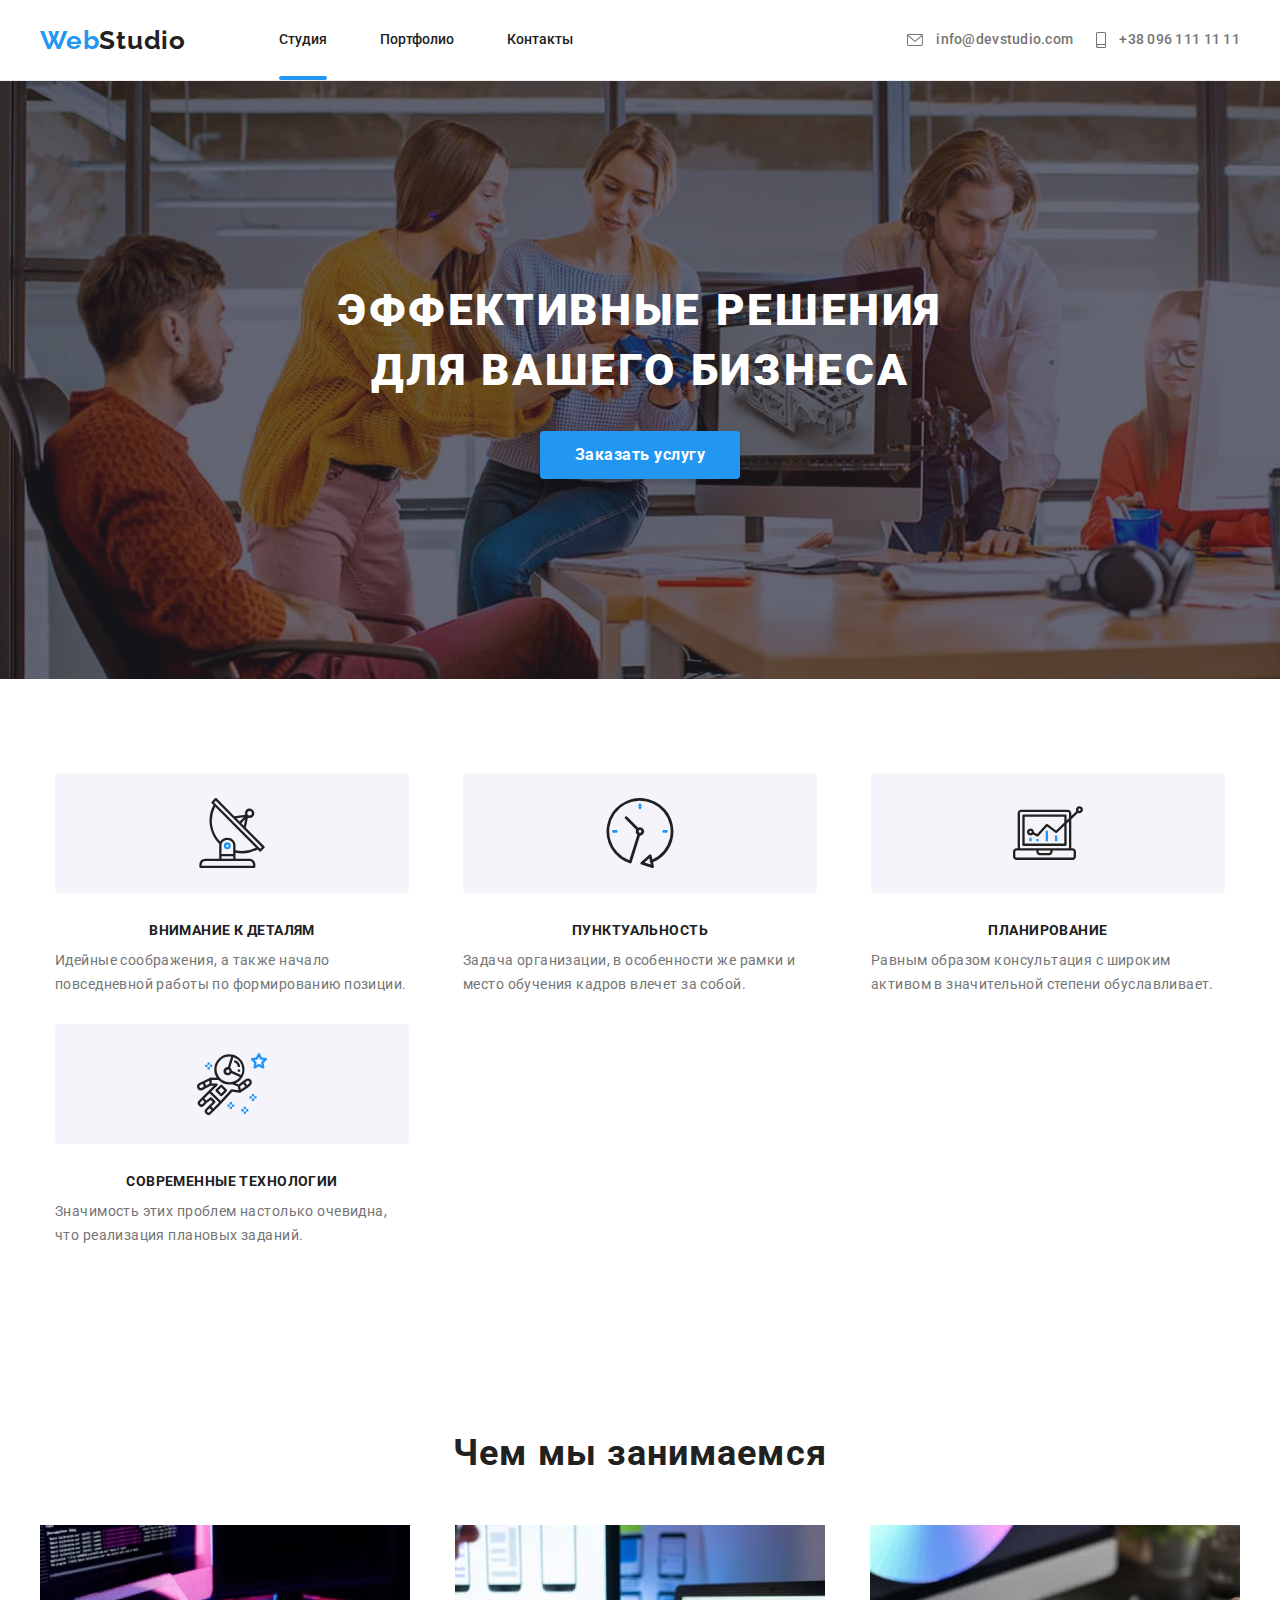
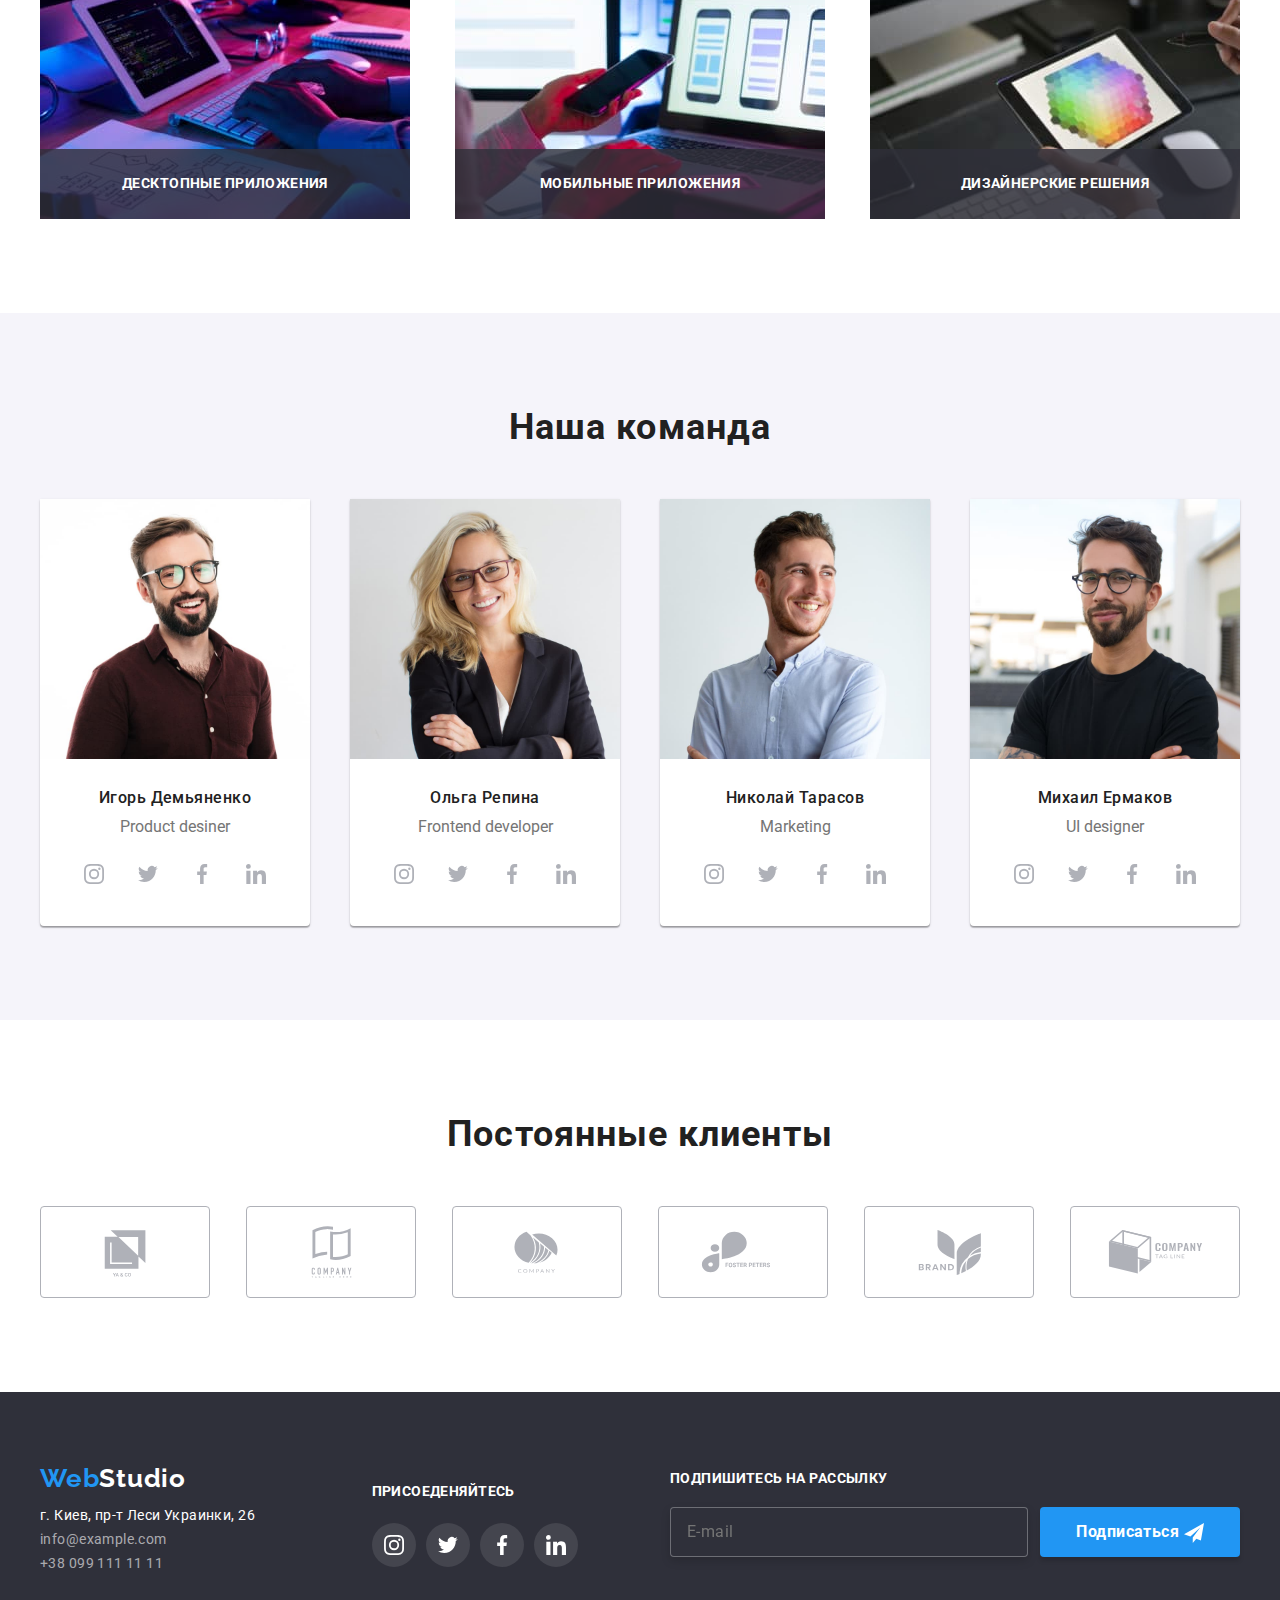
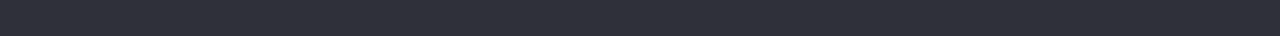
==== index.html @ 7c3a0d05 "Add files via upload" ====
<!DOCTYPE html>
<html lang="ru">
  <head>
    <meta charset="UTF-8" />
    <meta http-equiv="X-UA-Compatible" content="IE=edge" />
    <meta name="viewport" content="width=device-width, initial-scale=1.0" />
    <link rel="preconnect" href="https://fonts.googleapis.com" />
    <link rel="preconnect" href="https://fonts.gstatic.com" crossorigin />
    <link
      href="https://fonts.googleapis.com/css2?family=Raleway:wght@700&family=Roboto:wght@400;500;700;900&display=swap"
      rel="stylesheet"
    />
    <link rel="stylesheet" href="css/modern-normalize.css" />
    <link rel="stylesheet" href="css/main.min.css" />
    <title>Studio</title>
  </head>
  <body>
    <header class="main-header">
      <div class="main-header_container main-container">
        <nav class="main-header__navigation">
          <div class="main-header__webStudio-link">
            <a class="link-web" href="#">Web</a>Studio
          </div>
          <button data-menu-open class="main-header_icon-button">
            <svg class="main-header_icon">
              <use href="images/sprite2.svg#menu" height="16" width="24"></use>
            </svg>
          </button>
          <ul class="header-list">
            <li>
              <a class="header-list__link active" href="index.html">Cтудия</a>
            </li>
            <li>
              <a class="header-list__link" href="portfolio.html">Портфолио</a>
            </li>
            <li>
              <a class="header-list__link" href="#">Контакты</a>
            </li>
          </ul>
        </nav>

        <ul class="main-header__address">
          <li class="main-header__address-text">
            <a
              class="main-header__address-link"
              href="mailto:info@devstudio.com"
            >
              <svg class="main-header__addres-svg" height="12px" width="16px">
                <use
                  href="images/sprite2.svg#icon-envelope"
                  height="12px"
                ></use>
              </svg>
              info@devstudio.com
            </a>
          </li>
          <li class="main-header__address-text">
            <a class="main-header__address-link" href="tel:+380961111111">
              <svg class="main-header__addres-svg" height="16px" width="10px">
                <use
                  href="images/sprite2.svg#icon-smartphone"
                  height="16px"
                ></use>
              </svg>
              +38 096 111 11 11
            </a>
          </li>
        </ul>
      </div>
    </header>

    <main>
      <section class="studio-central-block section">
        <div class="studio-central-block-overlay">
          <h1>Эффективные решения для вашего бизнеса</h1>
          <button data-modal-open class="button-index" type="button">
            Заказать услугу
          </button>
        </div>
      </section>

      <section class="studio-description section" id="studio">
        <div class="main-container">
          <ul>
            <li>
              <div class="studio-description-decoration">
                <svg>
                  <use
                    href="images/sprite2.svg#icon-antenna-1"
                    height="70px"
                    width="70px"
                  ></use>
                </svg>
              </div>
              <h3>Внимание к деталям</h3>
              <p>
                Идейные соображения, а также начало повседневной работы по
                формированию позиции.
              </p>
            </li>
            <li>
              <div class="studio-description-decoration">
                <svg>
                  <use
                    href="images/sprite2.svg#icon-clock-1"
                    height="70px"
                    width="70px"
                  ></use>
                </svg>
              </div>
              <h3>Пунктуальность</h3>
              <p>
                Задача организации, в особенности же рамки и место обучения
                кадров влечет за собой.
              </p>
            </li>
            <li>
              <div class="studio-description-decoration">
                <svg>
                  <use
                    href="images/sprite2.svg#icon-diagram-1"
                    height="70px"
                    width="70px"
                  ></use>
                </svg>
              </div>
              <h3>Планирование</h3>
              <p>
                Равным образом консультация с широким активом в значительной
                степени обуславливает.
              </p>
            </li>
            <li>
              <div class="studio-description-decoration">
                <svg>
                  <use
                    href="images/sprite2.svg#icon-astronaut-1"
                    height="70px"
                    width="70px"
                  ></use>
                </svg>
              </div>
              <h3>Современные технологии</h3>
              <p>
                Значимость этих проблем настолько очевидна, что реализация
                плановых заданий.
              </p>
            </li>
          </ul>
        </div>
      </section>
      <section class="work section">
        <div class="main-container">
          <h2>Чем мы занимаемся</h2>
          <ul>
            <li>
              <img
                src="images/tree_coding.jpg"
                alt="Tree_coding_foto"
                width="370"
              />
              <div class="work-index">Десктопные приложения</div>
            </li>
            <li>
              <img
                src="images/noytbook.jpg"
                alt="Work_place_foto"
                width="370"
              />
              <div class="work-index">Мобильные приложения</div>
            </li>
            <li>
              <img
                src="images/mozaika.jpg"
                alt="Cool_mozaika_foto"
                width="370"
              />
              <div class="work-index">Дизайнерские решения</div>
            </li>
          </ul>
        </div>
      </section>

      <section class="team section">
        <div class="main-container">
          <h2>Наша команда</h2>
          <ul>
            <li>
              <figure>
                <img
                  srcset="images/demianenko.jpg 1x, images/demianenkox2.jpg 2x"
                  src="images/demianenko.jpg"
                  alt="Demianenko_foto"
                  width="270"
                />
                <figcaption>
                  <p class="team__name">Игорь Демьяненко</p>
                  <p class="team__ocupacy">Product desiner</p>
                  <ul class="team_social">
                    <li>
                      <button class="team__button" type="button">
                        <svg class="team__icon">
                          <use href="images/sprite2.svg#icon-instagram"></use>
                        </svg>
                      </button>
                    </li>
                    <li>
                      <button class="team__button" type="button">
                        <svg class="team__icon">
                          <use href="images/sprite2.svg#icon-Group "></use>
                        </svg>
                      </button>
                    </li>
                    <li>
                      <button class="team__button" type="button">
                        <svg class="team__icon">
                          <use href="images/sprite2.svg#icon-facebook"></use>
                        </svg>
                      </button>
                    </li>
                    <li>
                      <button class="team__button" type="button">
                        <svg class="team__icon">
                          <use href="images/sprite2.svg#icon-linkedin"></use>
                        </svg>
                      </button>
                    </li>
                  </ul>
                </figcaption>
              </figure>
            </li>
            <li>
              <figure>
                
                <img srcset="images/repina.jpg 1x, images/repinax2.jpg 2x" 
                src="images/repina.jpg" alt="Repina_foto" width="270" />
                <figcaption>
                  <p class="team__name">Ольга Репина</p>
                  <p class="team__ocupacy">Frontend developer</p>
                  <ul class="team_social">
                    <li>
                      <button class="team__button" type="button">
                        <svg class="team__icon">
                          <use href="images/sprite2.svg#icon-instagram"></use>
                        </svg>
                      </button>
                    </li>
                    <li>
                      <button class="team__button" type="button">
                        <svg class="team__icon">
                          <use href="images/sprite2.svg#icon-Group "></use>
                        </svg>
                      </button>
                    </li>
                    <li>
                      <button class="team__button" type="button">
                        <svg class="team__icon">
                          <use href="images/sprite2.svg#icon-facebook"></use>
                        </svg>
                      </button>
                    </li>
                    <li>
                      <button class="team__button" type="button">
                        <svg class="team__icon">
                          <use href="images/sprite2.svg#icon-linkedin"></use>
                        </svg>
                      </button>
                    </li>
                  </ul>
                </figcaption>
              </figure>
            </li>
            <li>
              <figure>
                <img
                srcset="images/tarasov.jpg 1x, images/tarasovx2.jpg 2x" 
                src="images/tarasov.jpg" alt="Tarasov_foto" width="270" />
                <figcaption>
                  <p class="team__name">Николай Тарасов</p>
                  <p class="team__ocupacy">Marketing</p>
                  <ul class="team_social">
                    <li>
                      <button class="team__button" type="button">
                        <svg class="team__icon">
                          <use href="images/sprite2.svg#icon-instagram"></use>
                        </svg>
                      </button>
                    </li>
                    <li>
                      <button class="team__button" type="button">
                        <svg class="team__icon">
                          <use href="images/sprite2.svg#icon-Group "></use>
                        </svg>
                      </button>
                    </li>
                    <li>
                      <button class="team__button" type="button">
                        <svg class="team__icon">
                          <use href="images/sprite2.svg#icon-facebook"></use>
                        </svg>
                      </button>
                    </li>
                    <li>
                      <button class="team__button" type="button">
                        <svg class="team__icon">
                          <use href="images/sprite2.svg#icon-linkedin"></use>
                        </svg>
                      </button>
                    </li>
                  </ul>
                </figcaption>
              </figure>
            </li>
            <li>
              <figure>
                
                <img
                srcset="images/ermakov.jpg 1x, images/ermakovx2.jpg 2x" 
                src="images/ermakov.jpg" alt="Ermakov_foto" width="270" />
                <figcaption>
                  <p class="team__name">Михаил Ермаков</p>
                  <p class="team__ocupacy">UI designer</p>
                  <ul class="team_social">
                    <li>
                      <button class="team__button" type="button">
                        <svg class="team__icon">
                          <use href="images/sprite2.svg#icon-instagram"></use>
                        </svg>
                      </button>
                    </li>
                    <li>
                      <button class="team__button" type="button">
                        <svg class="team__icon">
                          <use href="images/sprite2.svg#icon-Group "></use>
                        </svg>
                      </button>
                    </li>
                    <li>
                      <button class="team__button" type="button">
                        <svg class="team__icon">
                          <use href="images/sprite2.svg#icon-facebook"></use>
                        </svg>
                      </button>
                    </li>
                    <li>
                      <button class="team__button" type="button">
                        <svg class="team__icon">
                          <use href="images/sprite2.svg#icon-linkedin"></use>
                        </svg>
                      </button>
                    </li>
                  </ul>
                </figcaption>
              </figure>
            </li>
          </ul>
        </div>
      </section>

      <section class="section">
        <div class="main-container">
          <h2>Постоянные клиенты</h2>
          <ul class="companies">
            <li>
              <div>
                <svg>
                  <use
                    href="images/sprite2.svg#icon-ya-ko"
                    width="106"
                    height="60"
                  ></use>
                </svg>
              </div>
            </li>
            <li>
              <div>
                <svg>
                  <use
                    href="images/sprite2.svg#icon-tagline"
                    width="106"
                    height="60"
                  ></use>
                </svg>
              </div>
            </li>
            <li>
              <div>
                <svg>
                  <use
                    href="images/sprite2.svg#icon-company"
                    width="106"
                    height="60"
                  ></use>
                </svg>
              </div>
            </li>
            <li>
              <div>
                <svg>
                  <use
                    href="images/sprite2.svg#icon-foster-peters"
                    width="106"
                    height="60"
                  ></use>
                </svg>
              </div>
            </li>
            <li>
              <div>
                <svg>
                  <use
                    href="images/sprite2.svg#icon-brand"
                    width="106"
                    height="60"
                  ></use>
                </svg>
              </div>
            </li>
            <li>
              <div>
                <svg>
                  <use
                    href="images/sprite2.svg#icon-tag-line"
                    width="106"
                    height="60"
                  ></use>
                </svg>
              </div>
            </li>
          </ul>
        </div>
      </section>
    </main>
    <footer class="footer-info">
      <div class="main-container">
        <div class="footer-info__container">
          <div class="footer-info_left-block">
            <div class="footer-info__webStudio">
              <a href="#" class="link-web">Web</a>Studio
            </div>
            <address class="footer-info_address" id="contacts">
              <ul>
                <li class="footer-info_address-textbox">
                  <p class="footer-info_address-text">
                    г. Киев, пр-т Леси Украинки, 26
                  </p>
                </li>
                <li class="footer-info_address-textbox">
                  <a
                    class="footer-info_address-link"
                    href="mailto:info@example.com"
                    >info@example.com</a
                  >
                </li>
                <li class="footer-info_address-textbox">
                  <a class="footer-info_address-link" href="tel:+380991111111"
                    >+38 099 111 11 11</a
                  >
                </li>
              </ul>
            </address>
          </div>
          <div class="footer-info__central-block">
            <h5 class="footer-info__text-block">Присоеденяйтесь</h5>
            <div class="footer-info__social-networks">
              <ul class="footer-info__social-list">
                <li class="footer-info__list-component">
                  <button class="footer-info__icon-button" type="button">
                    <svg class="footer-info__icon">
                      <use href="images/sprite2.svg#icon-instagram"></use>
                    </svg>
                  </button>
                </li>
                <li class="footer-info__list-component">
                  <button class="footer-info__icon-button" type="button">
                    <svg class="footer-info__icon">
                      <use href="images/sprite2.svg#icon-Group "></use>
                    </svg>
                  </button>
                </li>
                <li class="footer-info__list-component">
                  <button class="footer-info__icon-button" type="button">
                    <svg class="footer-info__icon">
                      <use href="images/sprite2.svg#icon-facebook"></use>
                    </svg>
                  </button>
                </li>
                <li class="footer-info__list-component">
                  <button class="footer-info__icon-button" type="button">
                    <svg class="footer-info__icon">
                      <use href="images/sprite2.svg#icon-linkedin"></use>
                    </svg>
                  </button>
                </li>
              </ul>
            </div>
          </div>
          <div class="footer-info_right-block">
            <label class="footer-info_label">
              <span class="footer-info__text-block"
                >Подпишитесь на рассылку</span
              >
              <input
                class="footer-info__input"
                type="email"
                placeholder="E-mail"
              />
            </label>
            <button class="footer-info__button" type="submit">
              Подписаться
              <svg class="footer-info__icon">
                <use href="images/sprite2.svg#tg"></use>
              </svg>
            </button>
          </div>
        </div>
      </div>
    </footer>

    <div data-modal class="is-hidden backdrop">
      <div class="modal">
        <button data-modal-close class="modal_close-botton" type="button">
          <svg width="11" height="11">
            <use width="11" height="11" href="images/sprite2.svg#icon-x"></use>
          </svg>
        </button>
        <h3 class="modal_text">Оставьте свои данные, мы вам перезвоним</h3>
        <form
          class="modal_sign-form"
          name="signup_form"
          autocomplete="on"
          novalidate
        >
          <label class="sign-form_label" for="sign-form_name-input">
            Имя
          </label>
          <div class="sign-form_person-wrap">
            <input
              type="text"
              name="username"
              class="name__input sign-form_usual-input"
              id="sign-form_name_input"
            />
            <svg class="sign-form__icon sign-form_person">
              <use href="images/sprite2.svg#modal-person"></use>
            </svg>
          </div>
          <label class="sign-form_label" for="tel_input"> Телефон </label>
          <div class="sign-form_phone-wrap">
            <input
              class="sign-form_usual-input"
              type="tel"
              name="tel"
              id="tel_input"
            />
            <svg class="sign-form__icon sign-form_phone">
              <use href="images/sprite2.svg#modal-phone"></use>
            </svg>
          </div>
          <label class="sign-form_label" for="email_input"> Почта </label>
          <div class="sign-form_envelop-wrap">
            <input
              class="sign-form_usual-input"
              type="email"
              name="email"
              id="email_input"
            />
            <svg class="sign-form__icon sign-form_envelop">
              <use href="images/sprite2.svg#modal-envelope"></use>
            </svg>
          </div>
          <label class="sign-form_label" for="sign-form_comment-area">
            Комментарий
          </label>
          <textarea
            name="sign-form_comment-area"
            id="sign-form_comment-area"
            placeholder="Введите текст"
          ></textarea>

          <div class="sign-form_check-policy">
            <label class="sign-form_check-label" for="check">
              <input
                class="sign-form_check-input"
                id="check"
                type="checkbox"
                name="agree"
              />
              <span class="sign-form_check-icon"></span>
              <span class="sign-form_check-text"
                >Соглашаюсь с рассылкой и принимаю
                <a class="sign-form_check-link" href="#"
                  >Условия договора</a
                ></span
              >
            </label>
          </div>
          <button class="sign-form_button" type="submit">Отправить</button>
        </form>
      </div>
    </div>

    <div data-menu class="aria-expanded mobile-menu">
      <button data-menu-close class="menu_close-botton" type="button">
        <svg width="18.67" height="18.67">
          <use
            width="18.67"
            height="18.67"
            href="images/sprite2.svg#icon-x"
          ></use>
        </svg>
      </button>
      <ul class="mobile-menu_navigation">
        <li><a href="index.html" class="active">Студия</a></li>
        <li><a href="portfolio.html">Портфолио</a></li>
        <li><a href="#">Контакты</a></li>
      </ul>
      <ul class="mobile-menu_addres">
        <li>
          <a href="tel:+38 096 111 11 11" class="active">+38 096 111 11 11</a>
        </li>
        <li><a href="mailto:info@devstudio.com">info@devstudio.com</a></li>
      </ul>
      <ul class="mobile-menu_socials">
        <li><a href="#" class="active">Instagram</a></li>
        <li class="line-space"></li>
        <li><a href="#" class="active">Twitter</a></li>
        <li class="line-space"></li>
        <li><a href="#" class="active">Facebook</a></li>
        <li class="line-space"></li>
        <li><a href="#" class="active">LinkedIn</a></li>
      </ul>
    </div>

    <script src="./js/mobile-menu.js"></script>
    <script src="./js/modal.js"></script>
  </body>
</html>
---- css/main.min.css ----
.main-header{border-bottom:1px solid #ececec}.main-header_container{display:-webkit-box;display:-ms-flexbox;display:flex;-webkit-box-orient:horizontal;-webkit-box-direction:normal;-ms-flex-direction:row;flex-direction:row;-webkit-box-pack:justify;-ms-flex-pack:justify;justify-content:space-between;-ms-flex-line-pack:none;align-content:none;-webkit-box-align:center;-ms-flex-align:center;align-items:center;padding:14px 0;-ms-flex-wrap:wrap;flex-wrap:wrap}.main-header__navigation{display:-webkit-box;display:-ms-flexbox;display:flex;-webkit-box-orient:vertical;-webkit-box-direction:normal;-ms-flex-direction:none;flex-direction:none;-webkit-box-pack:none;-ms-flex-pack:none;justify-content:none;-ms-flex-line-pack:none;align-content:none;-webkit-box-align:none;-ms-flex-align:none;align-items:none}.main-header_icon-button{top:10px;right:10px;position:absolute;height:40px;width:40px;background-color:#fff;visibility:hidden}.main-header_icon{max-width:24px;max-height:16px;vertical-align:middle}.main-header__address{width:100%;max-width:333px;display:-webkit-box;display:-ms-flexbox;display:flex;-webkit-box-orient:horizontal;-webkit-box-direction:normal;-ms-flex-direction:row;flex-direction:row;-webkit-box-pack:justify;-ms-flex-pack:justify;justify-content:space-between;-ms-flex-line-pack:none;align-content:none;-webkit-box-align:none;-ms-flex-align:none;align-items:none;font-weight:500;font-size:14px;line-height:1.14;letter-spacing:0.02em}.main-header__address-text{-webkit-box-orient:horizontal;-webkit-box-direction:normal;-ms-flex-direction:row;flex-direction:row}.main-header__address-link{color:#757575;font-size:14px}.main-header__address-link:hover{color:#2196f3;fill:#2196f3}.main-header__address-link::after{display:none}.main-header__addres-svg{margin-right:10px;vertical-align:middle;fill:currentColor}.header-list{width:294px;display:-webkit-box;display:-ms-flexbox;display:flex;-webkit-box-orient:horizontal;-webkit-box-direction:normal;-ms-flex-direction:row;flex-direction:row;-webkit-box-pack:justify;-ms-flex-pack:justify;justify-content:space-between;-ms-flex-line-pack:none;align-content:none;-webkit-box-align:center;-ms-flex-align:center;align-items:center;-ms-flex-wrap:nowrap;flex-wrap:nowrap;font-style:normal;font-weight:500;font-size:14px;font-family:"Roboto";line-height:1.14;letter-spacing:.02;color:#212121}.header-list__link :active:after{opacity:none;-webkit-transition:none;transition:none}.header-list__link :after{content:"";display:block;-webkit-box-orient:vertical;-webkit-box-direction:normal;-ms-flex-direction:none;flex-direction:none;-webkit-box-pack:none;-ms-flex-pack:none;justify-content:none;-ms-flex-line-pack:none;align-content:none;-webkit-box-align:none;-ms-flex-align:none;align-items:none;width:100%;height:4px;background-color:#2196f3;opacity:0;position:absolute;top:100%;left:0;border-radius:2px;-webkit-transition:opacity 0.1s linear;transition:opacity 0.1s linear}.header-list__link{position:relative;text-decoration:none;font-style:normal;-webkit-transition:color 0.25s,fill 0.25s cubic-bezier(0.4, 0, 0.2, 1);transition:color 0.25s,fill 0.25s cubic-bezier(0.4, 0, 0.2, 1);padding-bottom:29px;cursor:pointer;color:#212121}.header-list__link:after{content:"";display:block;width:100%;height:4px;background-color:#2196f3;opacity:0;position:absolute;top:100%;left:0;border-radius:2px;-webkit-transition:opacity 0.1s linear;transition:opacity 0.1s linear}.header-list__link:hover:after,.header-list__link.active:after{opacity:1}.header-list__link:active:after{opacity:none;-webkit-transition:none;transition:none}.main-header__webStudio-link{padding-right:93px;font-style:normal;font-weight:700;font-size:26px;font-family:"Raleway";line-height:2;letter-spacing:.03em}@media (min-width: 480px) and (max-width: 768px){header{height:60px}.main-header__webStudio-link{position:absolute;top:16px;left:15px;font-size:24px;line-height:28px}.main-header_icon-button{visibility:visible}.main-header_icon-button:hover .main-header_icon{fill:#2196f3}.header-list{visibility:hidden}.main-header__address{visibility:hidden}}@media (min-width: 768px) and (max-width: 1200px){.main-header__address{display:-webkit-box;display:-ms-flexbox;display:flex;-webkit-box-orient:vertical;-webkit-box-direction:normal;-ms-flex-direction:column;flex-direction:column;-webkit-box-pack:justify;-ms-flex-pack:justify;justify-content:space-between;-ms-flex-line-pack:none;align-content:none;-webkit-box-align:none;-ms-flex-align:none;align-items:none;width:auto;height:100%}.main-header__address-link{font-style:normal;font-weight:500;font-size:12px;font-family:"Roboto";line-height:14px;letter-spacing:.02em}.main-header__webStudio-link{font-style:normal;font-weight:700;font-size:24px;font-family:"Raleway";line-height:28px;letter-spacing:.03px}.header-list{position:absolute;top:32px;left:34%}.env{width:14px;height:10px}.phon{width:10px;height:14px}.main-header_container{height:80px;padding:20px 15px 20px 15px}}.footer-info{padding:60px 0;font-weight:400;color:#ffffff;background:#2f303a}.footer-info_right-block{display:-webkit-box;display:-ms-flexbox;display:flex;-webkit-box-orient:vertical;-webkit-box-direction:normal;-ms-flex-direction:none;flex-direction:none;-webkit-box-pack:justify;-ms-flex-pack:justify;justify-content:space-between;-ms-flex-line-pack:none;align-content:none;-webkit-box-align:end;-ms-flex-align:end;align-items:flex-end;width:570px}.footer-info__button{height:50px;width:200px;font-style:normal;font-weight:700;font-size:16px;font-family:"Roboto";line-height:30px;letter-spacing:.03em;background:#2196f3;-webkit-box-shadow:0px 4px 4px rgba(0,0,0,0.15);box-shadow:0px 4px 4px rgba(0,0,0,0.15);border-radius:4px;color:#fff;cursor:pointer}.footer-info_label{display:-webkit-box;display:-ms-flexbox;display:flex;-webkit-box-orient:vertical;-webkit-box-direction:normal;-ms-flex-direction:column;flex-direction:column;-webkit-box-pack:justify;-ms-flex-pack:justify;justify-content:space-between;-ms-flex-line-pack:none;align-content:none;-webkit-box-align:none;-ms-flex-align:none;align-items:none;width:358px;height:86px}.footer-info__text-block{font-style:normal;font-weight:700;font-size:14px;font-family:"Roboto";line-height:1.14;letter-spacing:.03em;text-transform:uppercase;color:#fff}.footer-info__input{width:358px;height:50px;font-style:normal;font-weight:400;font-size:16px;font-family:"Roboto";line-height:1.8;letter-spacing:.03em;border:1px solid rgba(255,255,255,0.3);-webkit-box-sizing:border-box;box-sizing:border-box;-webkit-filter:drop-shadow(0px 4px 4px rgba(0,0,0,0.15));filter:drop-shadow(0px 4px 4px rgba(0,0,0,0.15));border-radius:4px;background-color:#2f303a;padding:15px 16px 15px 16px}.footer-info__list-component{padding-right:10px}.footer-info__list-component :last-child{padding:0}.footer-info__social-list{display:-webkit-box;display:-ms-flexbox;display:flex;-webkit-box-orient:horizontal;-webkit-box-direction:normal;-ms-flex-direction:row;flex-direction:row;width:206px;height:44px}.footer-info__icon-button{display:block;background-color:#fff;width:44px;height:44px;border-radius:50%;-webkit-transition:background-color 0.25s cubic-bezier(0.4, 0, 0.2, 1);transition:background-color 0.25s cubic-bezier(0.4, 0, 0.2, 1);background-color:rgba(255,255,255,0.1)}.footer-info__icon-button:hover{background-color:#2196f3}.footer-info__webStudio{padding-right:93px;font-style:normal;font-weight:700;font-size:26px;font-family:"Raleway";line-height:2;letter-spacing:.03em}.footer-info_address{width:100%;max-width:333px;-webkit-box-pack:justify;-ms-flex-pack:justify;justify-content:space-between;display:-webkit-box;display:-ms-flexbox;display:flex;-webkit-box-orient:vertical;-webkit-box-direction:normal;-ms-flex-direction:none;flex-direction:none;justify-content:space-between;-ms-flex-line-pack:none;align-content:none;-webkit-box-align:none;-ms-flex-align:none;align-items:none;font-style:normal;font-weight:500;font-size:14px;font-family:"Roboto";line-height:1.14;letter-spacing:.02em}.footer-info_address-textbox{font-style:normal;font-weight:400;font-size:14px;font-family:"Roboto";line-height:1.71;letter-spacing:.03em}.footer-info_address-textbox{-webkit-box-orient:horizontal;-webkit-box-direction:normal;-ms-flex-direction:row;flex-direction:row}.footer-info_address-link{font-size:14px;color:rgba(255,255,255,0.6)}.footer-info_address-link:hover{color:#2196f3;fill:#2196f3}.footer-info_address-link::after{display:none}.footer-info__container{display:-webkit-box;display:-ms-flexbox;display:flex;-webkit-box-orient:vertical;-webkit-box-direction:normal;-ms-flex-direction:none;flex-direction:none;-webkit-box-pack:justify;-ms-flex-pack:justify;justify-content:space-between;-ms-flex-line-pack:none;align-content:none;-webkit-box-align:center;-ms-flex-align:center;align-items:center;width:100%;align-items:center;justify-content:space-between}.footer-info__icon{width:20px;height:20px;fill:#fff;vertical-align:middle;-webkit-transition:color 0.25s,fill 0.25s,background-color 0.25s cubic-bezier(0.4, 0, 0.2, 1);transition:color 0.25s,fill 0.25s,background-color 0.25s cubic-bezier(0.4, 0, 0.2, 1)}.icon__button:hover{background-color:#2196f3}@media (min-width: 480px) and (max-width: 767px){.footer-info__container{-webkit-box-orient:vertical;-webkit-box-direction:normal;-ms-flex-direction:column;flex-direction:column;-webkit-box-align:center;-ms-flex-align:center;align-items:center}.footer-info__webStudio{padding:0;font-size:28px}.footer-info_address ul{display:-webkit-box;display:-ms-flexbox;display:flex;-webkit-box-orient:vertical;-webkit-box-direction:normal;-ms-flex-direction:column;flex-direction:column;-webkit-box-align:center;-ms-flex-align:center;align-items:center}.footer-info_left-block{display:-webkit-box;display:-ms-flexbox;display:flex;-webkit-box-align:center;-ms-flex-align:center;align-items:center;-webkit-box-orient:vertical;-webkit-box-direction:normal;-ms-flex-direction:column;flex-direction:column;height:127px;margin-bottom:60px}.footer-info__central-block{display:-webkit-box;display:-ms-flexbox;display:flex;-webkit-box-orient:vertical;-webkit-box-direction:normal;-ms-flex-direction:column;flex-direction:column;-webkit-box-align:center;-ms-flex-align:center;align-items:center;height:80px;margin-bottom:60px}.footer-info__central-block h5{margin:0;padding-bottom:20px}.footer-info__text-block{text-align:center}.footer-info_right-block{-webkit-box-orient:vertical;-webkit-box-direction:normal;-ms-flex-direction:column;flex-direction:column;-webkit-box-align:center;-ms-flex-align:center;align-items:center;-webkit-box-pack:justify;-ms-flex-pack:justify;justify-content:space-between;height:156px}.footer-info__input{width:450px;-ms-flex-item-align:center;-ms-grid-row-align:center;align-self:center}}@media (min-width: 768px) and (max-width: 1200px){.footer-info__container{height:100%;display:-webkit-box;display:-ms-flexbox;display:flex;-webkit-box-orient:horizontal;-webkit-box-direction:normal;-ms-flex-direction:row;flex-direction:row;-ms-flex-wrap:wrap;flex-wrap:wrap;-ms-flex-pack:distribute;justify-content:space-around;-webkit-box-align:center;-ms-flex-align:center;align-items:center}.footer-info__webStudio{padding:0;font-size:28px}.footer-info_address ul{display:-webkit-box;display:-ms-flexbox;display:flex;-webkit-box-orient:vertical;-webkit-box-direction:normal;-ms-flex-direction:column;flex-direction:column;-webkit-box-align:center;-ms-flex-align:center;align-items:center}.footer-info_left-block{display:-webkit-box;display:-ms-flexbox;display:flex;-webkit-box-align:center;-ms-flex-align:center;align-items:center;-webkit-box-orient:vertical;-webkit-box-direction:normal;-ms-flex-direction:column;flex-direction:column;height:127px;margin-bottom:60px}.footer-info__central-block{display:-webkit-box;display:-ms-flexbox;display:flex;-webkit-box-orient:vertical;-webkit-box-direction:normal;-ms-flex-direction:column;flex-direction:column;-webkit-box-align:center;-ms-flex-align:center;align-items:center;height:80px;margin-bottom:60px}.footer-info__central-block h5{margin:0;padding-bottom:20px}.footer-info__text-block{text-align:center}.footer-info_right-block{-webkit-box-orient:vertical;-webkit-box-direction:normal;-ms-flex-direction:column;flex-direction:column;-webkit-box-align:center;-ms-flex-align:center;align-items:center;-webkit-box-pack:justify;-ms-flex-pack:justify;justify-content:space-between;height:156px}}@media screen and (min-width: 480px) and (max-width: 768px){.studio-central-block{background-image:url("../images/back-image.jpg");width:480px;margin:0 auto;background-size:cover;padding:0 !important}.studio-central-block h1{font-size:26px;width:360px}}@media (min-width: 768px) and (max-width: 1200px){.studio-central-block{background-image:url("../images/back-image.jpg");width:768px;margin:0 auto;background-size:cover;padding:0 !important}.studio-central-block h1{font-size:26px;width:360px}}.studio-central-block{color:#fff;background-image:url("../images/back-image.jpg");max-width:1600px;margin:0 auto;background-size:cover;padding:0 !important}h1{margin-top:0px;margin-bottom:30px;max-width:696px;width:100%;font-style:normal;font-weight:900;font-size:44px;font-family:"Roboto";line-height:1.36;letter-spacing:.06em;text-align:center;text-transform:uppercase}.studio-central-block-overlay{padding:200px;display:-webkit-box;display:-ms-flexbox;display:flex;-webkit-box-orient:vertical;-webkit-box-direction:normal;-ms-flex-direction:column;flex-direction:column;-webkit-box-pack:center;-ms-flex-pack:center;justify-content:center;-ms-flex-line-pack:center;align-content:center;-webkit-box-align:none;-ms-flex-align:none;align-items:none;-ms-flex-wrap:wrap;flex-wrap:wrap;text-align:center;width:100%;height:100%;background:rgba(47,48,58,0.4)}.button-index{-ms-flex-item-align:center;-ms-grid-row-align:center;align-self:center;cursor:pointer;-webkit-box-shadow:0px 4px 4px rgba(0,0,0,0.15);box-shadow:0px 4px 4px rgba(0,0,0,0.15);width:200px;padding:10px 0;font-style:normal;font-weight:700;font-size:16px;font-family:"Roboto";line-height:1.8;letter-spacing:.03em;color:#fff;border-radius:4px;background:#2196f3}.studio-description{margin-top:-30px}.studio-description ul{display:-webkit-box;display:-ms-flexbox;display:flex;-webkit-box-orient:horizontal;-webkit-box-direction:normal;-ms-flex-direction:row;flex-direction:row;-webkit-box-pack:justify;-ms-flex-pack:justify;justify-content:space-between;-ms-flex-line-pack:none;align-content:none;-webkit-box-align:none;-ms-flex-align:none;align-items:none;-ms-flex-wrap:wrap;flex-wrap:wrap}.studio-description h3{max-width:270px;margin:10px 0;font-style:normal;font-weight:700;font-size:14px;font-family:"Roboto";line-height:1.14;letter-spacing:.03em;text-transform:uppercase}.studio-description p{max-width:270px;font-style:normal;font-weight:400;font-size:14px;font-family:"Roboto";line-height:1.71;letter-spacing:.03em;color:#757575}.studio-description-decoration{display:-webkit-box;display:-ms-flexbox;display:flex;-webkit-box-align:center;-ms-flex-align:center;align-items:center;-webkit-box-pack:center;-ms-flex-pack:center;justify-content:center;height:120px;max-width:270px;border-radius:4px;background-color:#f5f4fa;text-align:center;margin:30px 0}.studio-description-decoration svg{height:70px;width:70px}@media (min-width: 480px){.studio-description ul{-webkit-box-orient:vertical;-webkit-box-direction:normal;-ms-flex-direction:column;flex-direction:column;-webkit-box-align:center;-ms-flex-align:center;align-items:center}.studio-description ul *{max-width:450px;width:100%}.studio-description ul h3{text-align:center}}@media (min-width: 480px) and (min-width: 768px){.studio-description ul{-webkit-box-orient:horizontal;-webkit-box-direction:normal;-ms-flex-direction:row;flex-direction:row;-webkit-box-align:center;-ms-flex-align:center;align-items:center;margin:0 15px}.studio-description ul p{margin-bottom:30px}.studio-description ul *{max-width:354px}.studio-description ul h3{text-align:center}.studio-description ul li{height:251px}}@media (min-width: 480px){.studio-description-decoration svg{display:-webkit-box;display:-ms-flexbox;display:flex;-webkit-box-align:center;-ms-flex-align:center;align-items:center;width:70px;max-width:70px;width:auto}}@media (max-width: 1200px){.work{position:absolute;visibility:hidden}}@media screen and (min-device-pixel-ratio: 2), (-webkit-min-device-pixel-ratio: 2), (min-resolution: 192dpi), (min-resolution: 2dppx){.studio-central-block{background-image:url("../images/back-imagex2.jpg");width:768px;margin:0 auto;background-size:cover;padding:0 !important;width:100%;height:100%}}.st .work{padding-top:0 !important}.work li{position:relative}.work ul{display:-webkit-box;display:-ms-flexbox;display:flex;-webkit-box-orient:horizontal;-webkit-box-direction:normal;-ms-flex-direction:row;flex-direction:row;-webkit-box-pack:center;-ms-flex-pack:center;justify-content:center;-ms-flex-line-pack:none;align-content:none;-webkit-box-align:none;-ms-flex-align:none;align-items:none;-webkit-box-pack:justify;-ms-flex-pack:justify;justify-content:space-between}.work-index{position:absolute;bottom:0;width:100%;font-style:normal;font-weight:700;font-size:14px;font-family:"Roboto";line-height:1.14;letter-spacing:.03em;color:#fff;text-align:center;text-transform:uppercase;padding:27px 0;background-color:rgba(47,48,58,0.8)}.team{background-color:#f5f4fa}.team ul{display:-webkit-box;display:-ms-flexbox;display:flex;-webkit-box-orient:horizontal;-webkit-box-direction:normal;-ms-flex-direction:row;flex-direction:row;-webkit-box-pack:justify;-ms-flex-pack:justify;justify-content:space-between;-ms-flex-line-pack:none;align-content:none;-webkit-box-align:none;-ms-flex-align:none;align-items:none;-ms-flex-wrap:wrap;flex-wrap:wrap}.team figure{margin:0 auto;-webkit-box-shadow:0px 1px 3px rgba(0,0,0,0.12),0px 1px 1px rgba(0,0,0,0.14),0px 2px 1px rgba(0,0,0,0.2);box-shadow:0px 1px 3px rgba(0,0,0,0.12),0px 1px 1px rgba(0,0,0,0.14),0px 2px 1px rgba(0,0,0,0.2);border-radius:0px 0px 4px 4px;background-color:#fff}.team figcaption{padding:30px 0;display:-webkit-box;display:-ms-flexbox;display:flex;-webkit-box-orient:vertical;-webkit-box-direction:normal;-ms-flex-direction:column;flex-direction:column;-webkit-box-pack:none;-ms-flex-pack:none;justify-content:none;-ms-flex-line-pack:none;align-content:none;-webkit-box-align:center;-ms-flex-align:center;align-items:center}.team_social{display:-webkit-box;display:-ms-flexbox;display:flex;-webkit-box-orient:horizontal;-webkit-box-direction:normal;-ms-flex-direction:row;flex-direction:row;width:206px;height:44px}.team__button{display:block;background-color:#fff;width:44px;height:44px;border-radius:50%;-webkit-transition:background-color 0.25s cubic-bezier(0.4, 0, 0.2, 1);transition:background-color 0.25s cubic-bezier(0.4, 0, 0.2, 1)}.team__button:hover{background-color:#2196f3}.team__icon{width:20px;height:20px;fill:#afb1b8;vertical-align:middle;-webkit-transition:color 0.25s,fill 0.25s,background-color 0.25s cubic-bezier(0.4, 0, 0.2, 1);transition:color 0.25s,fill 0.25s,background-color 0.25s cubic-bezier(0.4, 0, 0.2, 1)}.team__button:hover .team__icon{color:#fff;fill:#fff}.team__name{font-style:normal;font-weight:500;font-size:16px;font-family:"Roboto";line-height:1.18;letter-spacing:.03em;padding-bottom:10px}.team__ocupacy{color:#757575;padding-bottom:16px}@media (min-width: 480px) and (max-width: 767px){.team section h2{font-size:28px}.team ul{-webkit-box-align:center;-ms-flex-align:center;align-items:center;margin:0 15px}.team figure{min-width:450px;text-align:center;margin-bottom:30px}.team figure img{-ms-flex-item-align:center;-ms-grid-row-align:center;align-self:center;width:450px}}@media (min-width: 768px) and (max-width: 1200px){.team ul{-webkit-box-align:center;-ms-flex-align:center;align-items:center;margin:0 15px}.team figure{min-width:354px;text-align:center;margin-bottom:30px}.team figure img{-ms-flex-item-align:center;-ms-grid-row-align:center;align-self:center;width:354px}}.companies{display:-webkit-box;display:-ms-flexbox;display:flex;-webkit-box-orient:horizontal;-webkit-box-direction:normal;-ms-flex-direction:row;flex-direction:row;-webkit-box-pack:justify;-ms-flex-pack:justify;justify-content:space-between;-ms-flex-line-pack:none;align-content:none;-webkit-box-align:none;-ms-flex-align:none;align-items:none;-ms-flex-wrap:wrap;flex-wrap:wrap;width:100%;margin:0 auto}.companies div{width:170px;height:92px;padding:16px 32px;border:1px solid #afb1b8;-webkit-box-sizing:border-box;box-sizing:border-box;border-radius:4px;fill:#afb1b8;-webkit-transition:border-color 0.25s,fill 0.25s cubic-bezier(0.4, 0, 0.2, 1);transition:border-color 0.25s,fill 0.25s cubic-bezier(0.4, 0, 0.2, 1)}.companies div:hover{border-color:#2196f3;fill:#2196f3}.companies svg{width:106px;height:60px}@media (min-width: 480px) and (max-width: 767px){.companies div{width:210px;text-align:center;margin:0 15px;margin-bottom:30px}.foter__info{margin-top:-30px}}@media (min-width: 768px) and (max-width: 1200px){.companies div{width:226px;text-align:center;margin:0 15px;margin-bottom:30px}.foter__info{margin-top:-30px}}.backdrop{display:-webkit-box;display:-ms-flexbox;display:flex;-webkit-box-orient:vertical;-webkit-box-direction:normal;-ms-flex-direction:none;flex-direction:none;-webkit-box-pack:center;-ms-flex-pack:center;justify-content:center;-ms-flex-line-pack:none;align-content:none;-webkit-box-align:center;-ms-flex-align:center;align-items:center;top:0px;position:fixed;height:100vh;width:100%;background:rgba(0,0,0,0.2)}.is-hidden{visibility:hidden;opacity:0.5}.modal_close-botton{position:absolute;width:30px;height:30px;top:8px;right:8px;cursor:pointer;background:#ffffff;border:1px solid rgba(0,0,0,0.1);-webkit-box-sizing:border-box;box-sizing:border-box;border-radius:50%}.modal_close-botton:hover{fill:#2196f3}.modal_close-botton:active .modal{opacity:0}.modal{display:-webkit-box;display:-ms-flexbox;display:flex;-webkit-box-orient:vertical;-webkit-box-direction:normal;-ms-flex-direction:column;flex-direction:column;-webkit-box-pack:none;-ms-flex-pack:none;justify-content:none;-ms-flex-line-pack:none;align-content:none;-webkit-box-align:center;-ms-flex-align:center;align-items:center;-webkit-transition:opacity 2s cubic-bezier(0.4, 0, 0.2, 1);transition:opacity 2s cubic-bezier(0.4, 0, 0.2, 1);width:528px;height:581px;-webkit-box-shadow:0px 1px 3px rgba(0,0,0,0.12),0px 1px 1px rgba(0,0,0,0.14),0px 2px 1px rgba(0,0,0,0.2);box-shadow:0px 1px 3px rgba(0,0,0,0.12),0px 1px 1px rgba(0,0,0,0.14),0px 2px 1px rgba(0,0,0,0.2);border-radius:4px;background-color:#ffffff;position:relative}.modal_text{font-style:normal;font-weight:700;font-size:20px;font-family:"Roboto";line-height:1.15;letter-spacing:.03em;margin:0;text-align:center;margin-top:40px;margin-bottom:12px}.modal_sign-form{display:-webkit-box;display:-ms-flexbox;display:flex;-webkit-box-orient:vertical;-webkit-box-direction:normal;-ms-flex-direction:column;flex-direction:column;-webkit-box-pack:none;-ms-flex-pack:none;justify-content:none;-ms-flex-line-pack:center;align-content:center;-webkit-box-align:none;-ms-flex-align:none;align-items:none;width:448px}.sign-form_check-text{color:#757575}.sign-form_usual-input{padding:0;margin-bottom:10px;height:40px;border:1px solid rgba(33,33,33,0.2);-webkit-box-sizing:border-box;box-sizing:border-box;border-radius:4px;width:100%;padding-left:42px}.sign-form_usual-input:focus-within{outline:none;border-color:#2196f3}.sign-form_envelop{padding:3px 1.5px;top:240px;left:53px}.sign-form_envelop-wrap:focus-within .sign-form_envelop{fill:#2196f3 !important}.sign-form_phone{padding:2.5px;top:172px;left:53px}.sign-form_phone-wrap:focus-within .sign-form_phone{fill:#2196f3 !important}.sign-form_person{padding:3px;top:104px;left:53px}.sign-form_person-wrap:focus-within .sign-form_person{fill:#2196f3 !important}.sign-form_label{font-style:normal;font-weight:400;font-size:12px;font-family:"Roboto";line-height:1.16;letter-spacing:.01em;margin-bottom:4px;color:#757575}#sign-form_comment-area{width:448px;height:120px;margin-bottom:20px;padding:11px 15px;resize:none;border:1px solid rgba(33,33,33,0.2);border-radius:4px}#sign-form_comment-area:focus-within{outline:none;border-color:#2196f3}.sign-form_check-input{width:auto;margin:0;-webkit-appearance:none;-moz-appearance:none;appearance:none;border:none;position:absolute}.sign-form_check-label{width:100%;display:-webkit-box;display:-ms-flexbox;display:flex;-webkit-box-orient:vertical;-webkit-box-direction:normal;-ms-flex-direction:none;flex-direction:none;-ms-flex-pack:distribute;justify-content:space-around;-ms-flex-line-pack:none;align-content:none;-webkit-box-align:center;-ms-flex-align:center;align-items:center;padding-bottom:30px;font-style:normal;font-weight:400;font-size:14px;font-family:"Roboto";line-height:1.71;letter-spacing:0}.sign-form_check-policy{-ms-flex-item-align:center;-ms-grid-row-align:center;align-self:center;width:423px}.sign-form_check-link{color:#2196f3}.sign-form__icon{position:absolute;fill:#212121 !important;height:18px;width:18px;vertical-align:middle}.sign-form_check-icon{display:inline-block;width:16px;height:15px;border:2px solid #212121;border-radius:2px}#check:checked+.sign-form_check-icon{border-color:#2196f3;background-color:#2196f3;background-image:url(../images/icon_check.svg);background-size:contain;background-origin:border-box}.sign-form_button{-ms-flex-item-align:center;-ms-grid-row-align:center;align-self:center;cursor:pointer;-webkit-box-shadow:0px 4px 4px rgba(0,0,0,0.15);box-shadow:0px 4px 4px rgba(0,0,0,0.15);width:200px;padding:10px 0;font-style:normal;font-weight:700;font-size:16px;font-family:"Roboto";line-height:1.8;letter-spacing:.03em;color:#fff;border-radius:4px;background:#2196f3;margin-bottom:30px}.buttons-portfolio{display:-webkit-box;display:-ms-flexbox;display:flex;-webkit-box-orient:vertical;-webkit-box-direction:normal;-ms-flex-direction:none;flex-direction:none;-webkit-box-pack:center;-ms-flex-pack:center;justify-content:center;-ms-flex-line-pack:none;align-content:none;-webkit-box-align:none;-ms-flex-align:none;align-items:none}.buttons-potfolio__buttons{cursor:pointer;margin:0px 4px 50px 4px;padding:6px 22px;font-style:normal;font-weight:500;font-size:16px;font-family:"Roboto";line-height:1.62;letter-spacing:.03em;color:#212121;border:none;border-radius:4px;background-color:#f5f4fa;-webkit-transition:0.25s cubic-bezier(0.4, 0, 0.2, 1);transition:0.25s cubic-bezier(0.4, 0, 0.2, 1)}.buttons-potfolio__buttons:hover{-webkit-box-shadow:0px 3px 1px rgba(0,0,0,0.1),0px 1px 2px rgba(0,0,0,0.08),0px 2px 2px rgba(0,0,0,0.12);box-shadow:0px 3px 1px rgba(0,0,0,0.1),0px 1px 2px rgba(0,0,0,0.08),0px 2px 2px rgba(0,0,0,0.12);color:#fff;background:#2196f3}.galery ul{display:-webkit-box;display:-ms-flexbox;display:flex;-webkit-box-orient:horizontal;-webkit-box-direction:normal;-ms-flex-direction:row;flex-direction:row;-webkit-box-pack:justify;-ms-flex-pack:justify;justify-content:space-between;-ms-flex-line-pack:none;align-content:none;-webkit-box-align:center;-ms-flex-align:center;align-items:center;-ms-flex-wrap:wrap;flex-wrap:wrap}@media (min-width: 480px) and (max-width: 768px){.galery ul{display:-webkit-box;display:-ms-flexbox;display:flex;-webkit-box-orient:vertical;-webkit-box-direction:normal;-ms-flex-direction:column;flex-direction:column;-webkit-box-pack:justify;-ms-flex-pack:justify;justify-content:space-between;-ms-flex-line-pack:none;align-content:none;-webkit-box-align:center;-ms-flex-align:center;align-items:center;max-width:auto}.buttons-portfolio{display:-webkit-box;display:-ms-flexbox;display:flex;-webkit-box-orient:vertical;-webkit-box-direction:normal;-ms-flex-direction:none;flex-direction:none;-webkit-box-pack:start;-ms-flex-pack:start;justify-content:flex-start;-ms-flex-line-pack:none;align-content:none;-webkit-box-align:none;-ms-flex-align:none;align-items:none;-ms-flex-wrap:wrap;flex-wrap:wrap}.buttons-portfolio li{margin-bottom:15px}.buttons-portfolio li:last-child{margin-bottom:40px}.buttons-potfolio__buttons{margin-bottom:0px}}.galery img{width:100%;display:block;height:100%}@media (min-width: 768px) and (max-width: 1200px){.galery ul{display:-webkit-box;display:-ms-flexbox;display:flex;-webkit-box-orient:horizontal;-webkit-box-direction:normal;-ms-flex-direction:row;flex-direction:row;-ms-flex-pack:distribute;justify-content:space-around;-ms-flex-line-pack:none;align-content:none;-webkit-box-align:center;-ms-flex-align:center;align-items:center;max-width:auto}.buttons-portfolio{display:-webkit-box;display:-ms-flexbox;display:flex;-webkit-box-orient:vertical;-webkit-box-direction:normal;-ms-flex-direction:none;flex-direction:none;-webkit-box-pack:none;-ms-flex-pack:none;justify-content:none;-ms-flex-line-pack:none;align-content:none;-webkit-box-align:center;-ms-flex-align:center;align-items:center;-ms-flex-wrap:wrap;flex-wrap:wrap}.buttons-portfolio li{margin-bottom:30px}.buttons-potfolio__buttons{margin-bottom:0px}.galery figure{height:100%}.galery figcaption{height:146px}.galery li{width:354px;height:440px;margin:15px}.galery div{max-width:354px;height:294px}}.galery li{-webkit-box-sizing:border-box;box-sizing:border-box;margin-bottom:30px}.galery figure{-webkit-transition:-webkit-box-shadow 0.25s cubic-bezier(0.4, 0, 0.2, 1);transition:-webkit-box-shadow 0.25s cubic-bezier(0.4, 0, 0.2, 1);transition:box-shadow 0.25s cubic-bezier(0.4, 0, 0.2, 1);transition:box-shadow 0.25s cubic-bezier(0.4, 0, 0.2, 1), -webkit-box-shadow 0.25s cubic-bezier(0.4, 0, 0.2, 1)}.galery figure:hover{-webkit-box-shadow:0px 1px 1px rgba(0,0,0,0.12),0px 4px 4px rgba(0,0,0,0.06),1px 4px 6px rgba(0,0,0,0.16);box-shadow:0px 1px 1px rgba(0,0,0,0.12),0px 4px 4px rgba(0,0,0,0.06),1px 4px 6px rgba(0,0,0,0.16);cursor:pointer;-webkit-transform:none;transform:none}.galery figure:hover .galery__special-overlay{-webkit-transform:none;transform:none}.galery div{position:relative;width:370px;height:294px;overflow:hidden}.galery figcaption{padding:20px 24px;border:1px solid #eeeeee;border-top:none}.galery__card__caption{font-style:normal;font-weight:700;font-size:18px;font-family:"Roboto";line-height:2;letter-spacing:.06em}.galery__card__descr{font-style:normal;font-weight:400;font-size:16px;font-family:"Roboto";line-height:1.88;letter-spacing:.03em;color:#757575}.galery__special-overlay{font-style:normal;font-weight:400;font-size:18px;font-family:"Roboto";line-height:1.56;letter-spacing:.03em;margin-top:1px;color:#fff;padding:63px 24px;position:absolute;top:0;left:0;width:100%;height:100%;-webkit-transform:translatey(100%);transform:translatey(100%);-webkit-transition:-webkit-transform 250ms ease;transition:-webkit-transform 250ms ease;transition:transform 250ms ease;transition:transform 250ms ease, -webkit-transform 250ms ease;background-color:rgba(33,150,243,0.9)}.aria-expanded{visibility:hidden}.mobile-menu{display:-webkit-box;display:-ms-flexbox;display:flex;-webkit-box-orient:vertical;-webkit-box-direction:normal;-ms-flex-direction:none;flex-direction:none;-webkit-box-pack:center;-ms-flex-pack:center;justify-content:center;-ms-flex-line-pack:none;align-content:none;-webkit-box-align:center;-ms-flex-align:center;align-items:center;top:0px;position:fixed;height:100vh;width:100%;background-color:#fff}.mobile-menu .active{color:#2196f3}.menu_close-botton{position:absolute;width:40px;height:40px;top:10px;right:15px;cursor:pointer;background:#ffffff}.menu_close-botton:hover{fill:#2196f3}.mobile-menu_navigation{font-family:"Roboto";font-style:normal;font-weight:500;font-size:40px;line-height:47px;letter-spacing:0.02em;color:#212121;position:absolute;top:48px;left:40px;width:192px}.mobile-menu_navigation li{margin-bottom:32px}.mobile-menu_navigation a{color:#212121}.mobile-menu_navigation a:hover{color:#2196f3}.mobile-menu_addres{position:absolute;bottom:134px;left:40px}.mobile-menu_addres a{font-family:"Roboto";font-style:normal;font-weight:500;font-size:24px;line-height:28px;letter-spacing:0.02em;color:#757575}.mobile-menu_addres li{margin-bottom:32px}.mobile-menu_addres .active{font-size:34px;line-height:40px}.mobile-menu_socials{display:-webkit-box;display:-ms-flexbox;display:flex;-webkit-box-orient:horizontal;-webkit-box-direction:normal;-ms-flex-direction:row;flex-direction:row;-webkit-box-pack:justify;-ms-flex-pack:justify;justify-content:space-between;-ms-flex-line-pack:none;align-content:none;-webkit-box-align:none;-ms-flex-align:none;align-items:none;position:absolute;bottom:48px;left:40px;width:357px}.mobile-menu_socials .line-space{border:1px solid rgba(33,33,33,0.2)}ul{padding:0;margin:0;list-style:none}img{vertical-align:top}ul{padding:0;margin:0;list-style:none}li{padding:0;margin:0}figure{margin:0}p{margin:0;padding:0}a{text-decoration:none}h2{padding-bottom:50px;margin:0;text-align:center}figure{margin:0}a{text-decoration:none}h2{font-size:36px;padding-bottom:50px;margin:0;text-align:center}.section{padding:94px 0}.section h2{font-weight:700;font-size:36px;line-height:1.16;letter-spacing:0.03em}@media (max-width: 1200px){.section{padding:60px 0}.section h2{padding-bottom:30px;font-size:28px}.footer-info__webStudio{padding:0;font-size:28px}}body{margin:0;padding:0;color:#212121;font-family:"Roboto", sans-serif;font-style:normal}.main-portfolio{background-color:#e5e5e5}.main-container{width:100%;max-width:1200px;margin:0 auto}.link-web{position:relative;text-decoration:none;font-style:normal;color:#2196f3;padding-bottom:29px}
/*# sourceMappingURL=main.min.css.map */
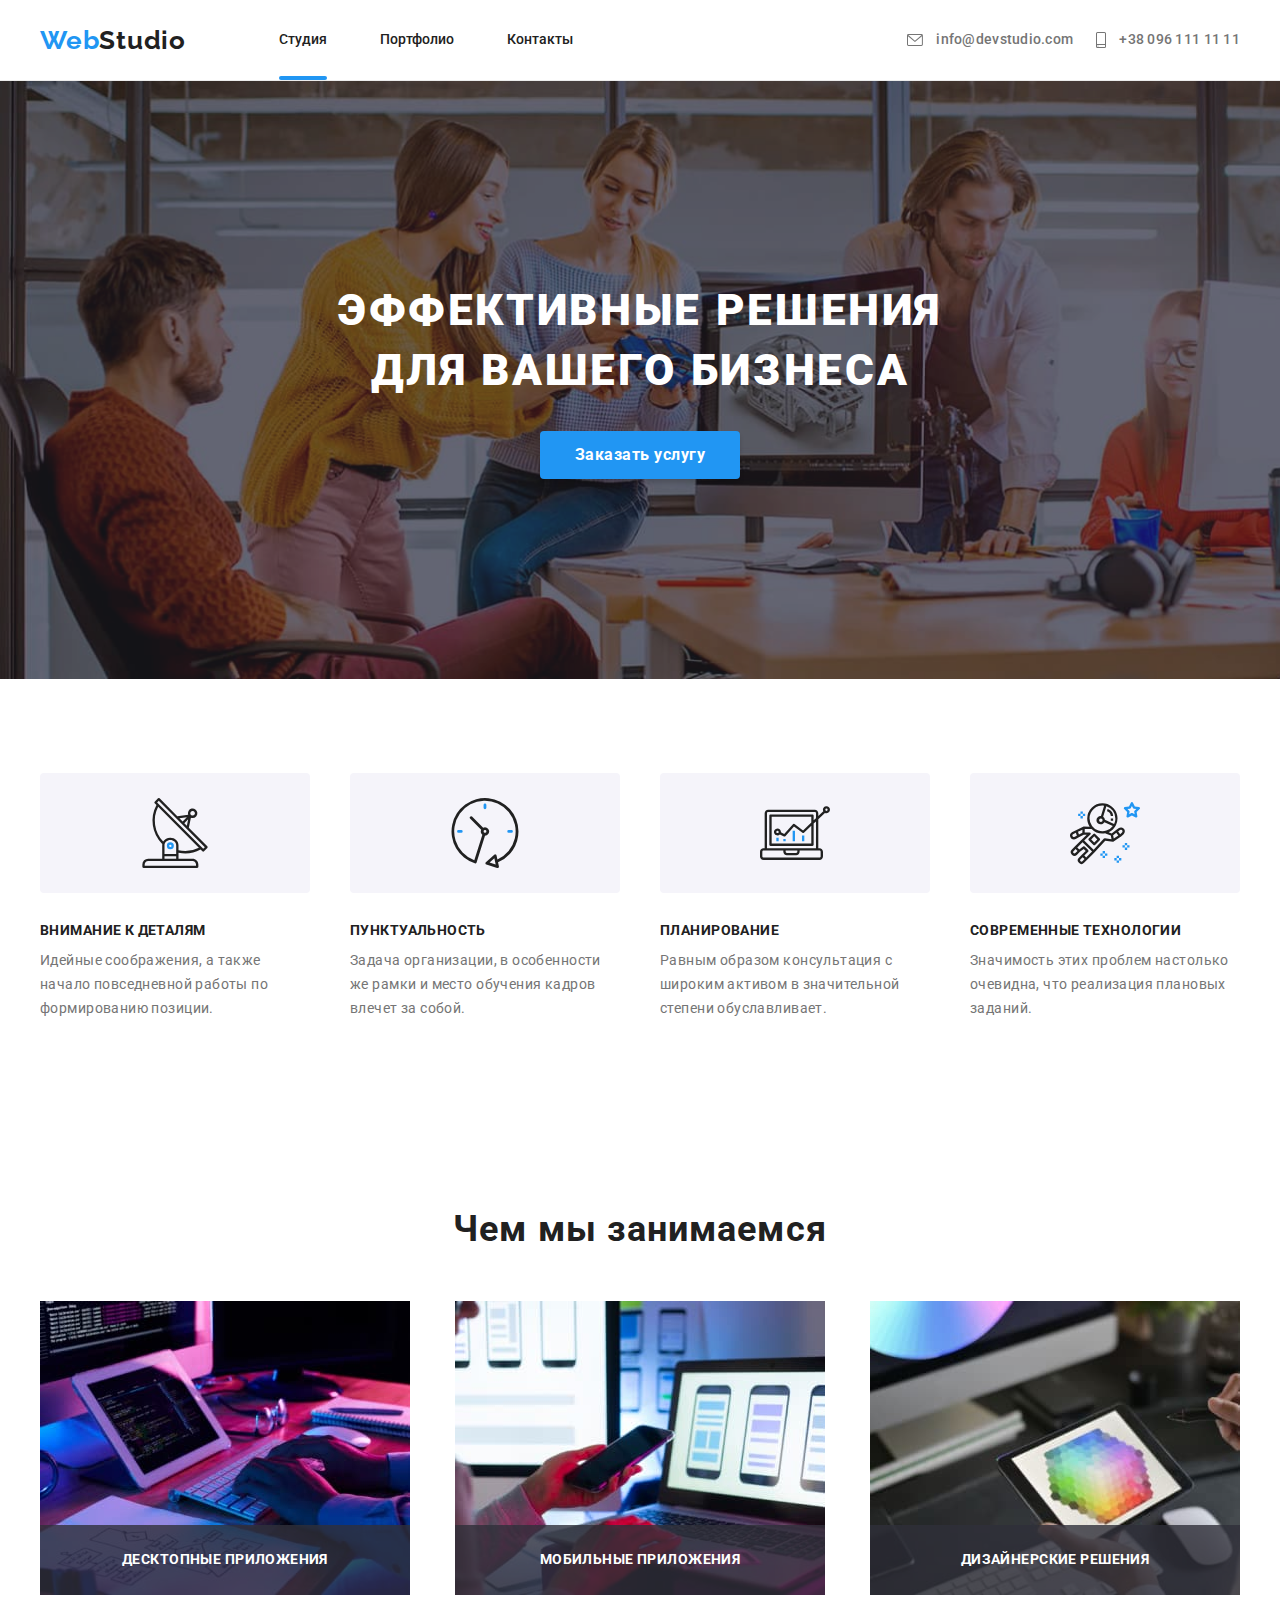
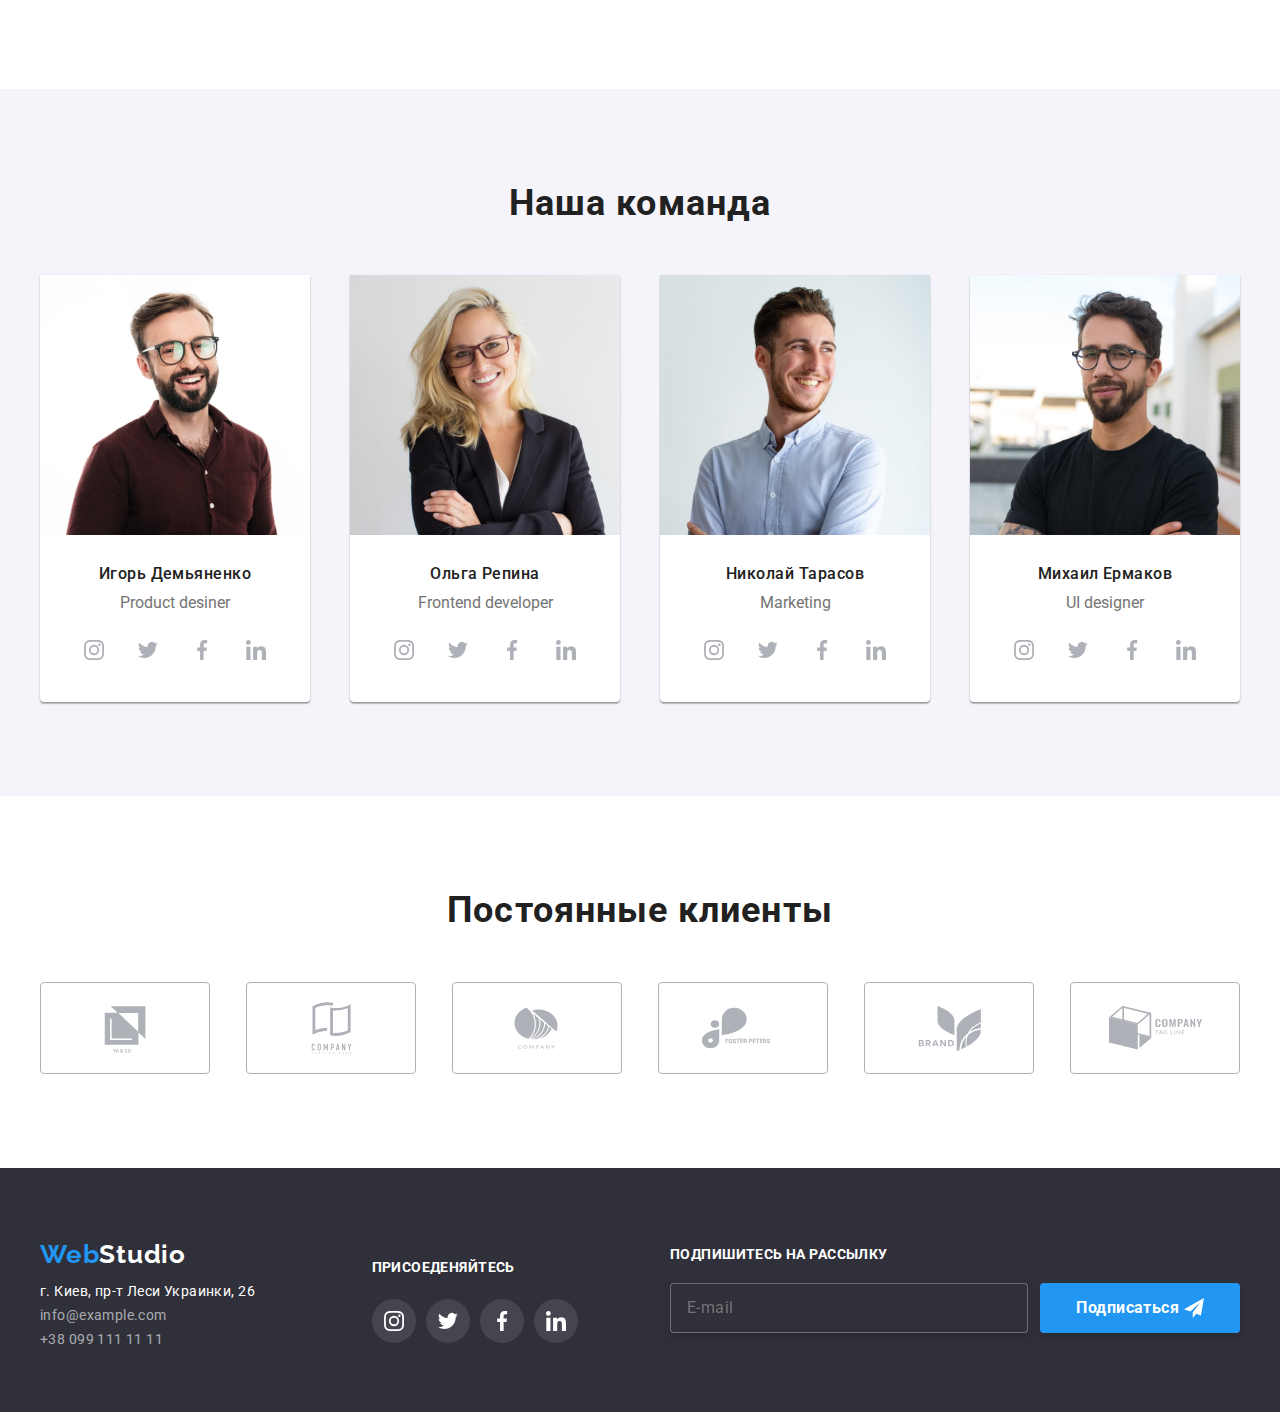
==== commit b335b24c: "Add files via upload" ====
--- a/index.html
+++ b/index.html
@@ -3,7 +3,7 @@
   <head>
     <meta charset="UTF-8" />
     <meta http-equiv="X-UA-Compatible" content="IE=edge" />
-    <meta name="viewport" content="width=device-width, initial-scale=1.0" />
+    <meta name="viewport" content="width=device-width, initial-scale=1" />
     <link rel="preconnect" href="https://fonts.googleapis.com" />
     <link rel="preconnect" href="https://fonts.gstatic.com" crossorigin />
     <link
@@ -38,7 +38,6 @@
             </li>
           </ul>
         </nav>
-
         <ul class="main-header__address">
           <li class="main-header__address-text">
             <a
@@ -231,9 +230,12 @@
             </li>
             <li>
               <figure>
-                
-                <img srcset="images/repina.jpg 1x, images/repinax2.jpg 2x" 
-                src="images/repina.jpg" alt="Repina_foto" width="270" />
+                <img
+                  srcset="images/repina.jpg 1x, images/repinax2.jpg 2x"
+                  src="images/repina.jpg"
+                  alt="Repina_foto"
+                  width="270"
+                />
                 <figcaption>
                   <p class="team__name">Ольга Репина</p>
                   <p class="team__ocupacy">Frontend developer</p>
@@ -273,8 +275,11 @@
             <li>
               <figure>
                 <img
-                srcset="images/tarasov.jpg 1x, images/tarasovx2.jpg 2x" 
-                src="images/tarasov.jpg" alt="Tarasov_foto" width="270" />
+                  srcset="images/tarasov.jpg 1x, images/tarasovx2.jpg 2x"
+                  src="images/tarasov.jpg"
+                  alt="Tarasov_foto"
+                  width="270"
+                />
                 <figcaption>
                   <p class="team__name">Николай Тарасов</p>
                   <p class="team__ocupacy">Marketing</p>
@@ -313,10 +318,12 @@
             </li>
             <li>
               <figure>
-                
                 <img
-                srcset="images/ermakov.jpg 1x, images/ermakovx2.jpg 2x" 
-                src="images/ermakov.jpg" alt="Ermakov_foto" width="270" />
+                  srcset="images/ermakov.jpg 1x, images/ermakovx2.jpg 2x"
+                  src="images/ermakov.jpg"
+                  alt="Ermakov_foto"
+                  width="270"
+                />
                 <figcaption>
                   <p class="team__name">Михаил Ермаков</p>
                   <p class="team__ocupacy">UI designer</p>
@@ -601,38 +608,40 @@
     </div>
 
     <div data-menu class="aria-expanded mobile-menu">
-      <button data-menu-close class="menu_close-botton" type="button">
-        <svg width="18.67" height="18.67">
-          <use
-            width="18.67"
-            height="18.67"
-            href="images/sprite2.svg#icon-x"
-          ></use>
-        </svg>
-      </button>
-      <ul class="mobile-menu_navigation">
-        <li><a href="index.html" class="active">Студия</a></li>
-        <li><a href="portfolio.html">Портфолио</a></li>
-        <li><a href="#">Контакты</a></li>
-      </ul>
-      <ul class="mobile-menu_addres">
-        <li>
-          <a href="tel:+38 096 111 11 11" class="active">+38 096 111 11 11</a>
-        </li>
-        <li><a href="mailto:info@devstudio.com">info@devstudio.com</a></li>
-      </ul>
-      <ul class="mobile-menu_socials">
-        <li><a href="#" class="active">Instagram</a></li>
-        <li class="line-space"></li>
-        <li><a href="#" class="active">Twitter</a></li>
-        <li class="line-space"></li>
-        <li><a href="#" class="active">Facebook</a></li>
-        <li class="line-space"></li>
-        <li><a href="#" class="active">LinkedIn</a></li>
-      </ul>
+      <div class="main-container">
+        <button data-menu-close class="menu_close-botton" type="button">
+          <svg width="18.67" height="18.67">
+            <use
+              width="18.67"
+              height="18.67"
+              href="images/sprite2.svg#icon-x"
+            ></use>
+          </svg>
+        </button>
+        <ul class="mobile-menu_navigation">
+          <li><a href="index.html" class="active">Студия</a></li>
+          <li><a href="portfolio.html">Портфолио</a></li>
+          <li><a href="#">Контакты</a></li>
+        </ul>
+        <ul class="mobile-menu_addres">
+          <li>
+            <a href="tel:+38 096 111 11 11" class="active">+38 096 111 11 11</a>
+          </li>
+          <li><a href="mailto:info@devstudio.com">info@devstudio.com</a></li>
+        </ul>
+        <ul class="mobile-menu_socials">
+          <li><a href="#" class="active">Instagram</a></li>
+          <li class="line-space"></li>
+          <li><a href="#" class="active">Twitter</a></li>
+          <li class="line-space"></li>
+          <li><a href="#" class="active">Facebook</a></li>
+          <li class="line-space"></li>
+          <li><a href="#" class="active">LinkedIn</a></li>
+        </ul>
+      </div>
     </div>
 
     <script src="./js/mobile-menu.js"></script>
     <script src="./js/modal.js"></script>
   </body>
-</html>+</html>
--- a/css/main.min.css
+++ b/css/main.min.css
@@ -1,2 +1,2 @@
-.main-header{border-bottom:1px solid #ececec}.main-header_container{display:-webkit-box;display:-ms-flexbox;display:flex;-webkit-box-orient:horizontal;-webkit-box-direction:normal;-ms-flex-direction:row;flex-direction:row;-webkit-box-pack:justify;-ms-flex-pack:justify;justify-content:space-between;-ms-flex-line-pack:none;align-content:none;-webkit-box-align:center;-ms-flex-align:center;align-items:center;padding:14px 0;-ms-flex-wrap:wrap;flex-wrap:wrap}.main-header__navigation{display:-webkit-box;display:-ms-flexbox;display:flex;-webkit-box-orient:vertical;-webkit-box-direction:normal;-ms-flex-direction:none;flex-direction:none;-webkit-box-pack:none;-ms-flex-pack:none;justify-content:none;-ms-flex-line-pack:none;align-content:none;-webkit-box-align:none;-ms-flex-align:none;align-items:none}.main-header_icon-button{top:10px;right:10px;position:absolute;height:40px;width:40px;background-color:#fff;visibility:hidden}.main-header_icon{max-width:24px;max-height:16px;vertical-align:middle}.main-header__address{width:100%;max-width:333px;display:-webkit-box;display:-ms-flexbox;display:flex;-webkit-box-orient:horizontal;-webkit-box-direction:normal;-ms-flex-direction:row;flex-direction:row;-webkit-box-pack:justify;-ms-flex-pack:justify;justify-content:space-between;-ms-flex-line-pack:none;align-content:none;-webkit-box-align:none;-ms-flex-align:none;align-items:none;font-weight:500;font-size:14px;line-height:1.14;letter-spacing:0.02em}.main-header__address-text{-webkit-box-orient:horizontal;-webkit-box-direction:normal;-ms-flex-direction:row;flex-direction:row}.main-header__address-link{color:#757575;font-size:14px}.main-header__address-link:hover{color:#2196f3;fill:#2196f3}.main-header__address-link::after{display:none}.main-header__addres-svg{margin-right:10px;vertical-align:middle;fill:currentColor}.header-list{width:294px;display:-webkit-box;display:-ms-flexbox;display:flex;-webkit-box-orient:horizontal;-webkit-box-direction:normal;-ms-flex-direction:row;flex-direction:row;-webkit-box-pack:justify;-ms-flex-pack:justify;justify-content:space-between;-ms-flex-line-pack:none;align-content:none;-webkit-box-align:center;-ms-flex-align:center;align-items:center;-ms-flex-wrap:nowrap;flex-wrap:nowrap;font-style:normal;font-weight:500;font-size:14px;font-family:"Roboto";line-height:1.14;letter-spacing:.02;color:#212121}.header-list__link :active:after{opacity:none;-webkit-transition:none;transition:none}.header-list__link :after{content:"";display:block;-webkit-box-orient:vertical;-webkit-box-direction:normal;-ms-flex-direction:none;flex-direction:none;-webkit-box-pack:none;-ms-flex-pack:none;justify-content:none;-ms-flex-line-pack:none;align-content:none;-webkit-box-align:none;-ms-flex-align:none;align-items:none;width:100%;height:4px;background-color:#2196f3;opacity:0;position:absolute;top:100%;left:0;border-radius:2px;-webkit-transition:opacity 0.1s linear;transition:opacity 0.1s linear}.header-list__link{position:relative;text-decoration:none;font-style:normal;-webkit-transition:color 0.25s,fill 0.25s cubic-bezier(0.4, 0, 0.2, 1);transition:color 0.25s,fill 0.25s cubic-bezier(0.4, 0, 0.2, 1);padding-bottom:29px;cursor:pointer;color:#212121}.header-list__link:after{content:"";display:block;width:100%;height:4px;background-color:#2196f3;opacity:0;position:absolute;top:100%;left:0;border-radius:2px;-webkit-transition:opacity 0.1s linear;transition:opacity 0.1s linear}.header-list__link:hover:after,.header-list__link.active:after{opacity:1}.header-list__link:active:after{opacity:none;-webkit-transition:none;transition:none}.main-header__webStudio-link{padding-right:93px;font-style:normal;font-weight:700;font-size:26px;font-family:"Raleway";line-height:2;letter-spacing:.03em}@media (min-width: 480px) and (max-width: 768px){header{height:60px}.main-header__webStudio-link{position:absolute;top:16px;left:15px;font-size:24px;line-height:28px}.main-header_icon-button{visibility:visible}.main-header_icon-button:hover .main-header_icon{fill:#2196f3}.header-list{visibility:hidden}.main-header__address{visibility:hidden}}@media (min-width: 768px) and (max-width: 1200px){.main-header__address{display:-webkit-box;display:-ms-flexbox;display:flex;-webkit-box-orient:vertical;-webkit-box-direction:normal;-ms-flex-direction:column;flex-direction:column;-webkit-box-pack:justify;-ms-flex-pack:justify;justify-content:space-between;-ms-flex-line-pack:none;align-content:none;-webkit-box-align:none;-ms-flex-align:none;align-items:none;width:auto;height:100%}.main-header__address-link{font-style:normal;font-weight:500;font-size:12px;font-family:"Roboto";line-height:14px;letter-spacing:.02em}.main-header__webStudio-link{font-style:normal;font-weight:700;font-size:24px;font-family:"Raleway";line-height:28px;letter-spacing:.03px}.header-list{position:absolute;top:32px;left:34%}.env{width:14px;height:10px}.phon{width:10px;height:14px}.main-header_container{height:80px;padding:20px 15px 20px 15px}}.footer-info{padding:60px 0;font-weight:400;color:#ffffff;background:#2f303a}.footer-info_right-block{display:-webkit-box;display:-ms-flexbox;display:flex;-webkit-box-orient:vertical;-webkit-box-direction:normal;-ms-flex-direction:none;flex-direction:none;-webkit-box-pack:justify;-ms-flex-pack:justify;justify-content:space-between;-ms-flex-line-pack:none;align-content:none;-webkit-box-align:end;-ms-flex-align:end;align-items:flex-end;width:570px}.footer-info__button{height:50px;width:200px;font-style:normal;font-weight:700;font-size:16px;font-family:"Roboto";line-height:30px;letter-spacing:.03em;background:#2196f3;-webkit-box-shadow:0px 4px 4px rgba(0,0,0,0.15);box-shadow:0px 4px 4px rgba(0,0,0,0.15);border-radius:4px;color:#fff;cursor:pointer}.footer-info_label{display:-webkit-box;display:-ms-flexbox;display:flex;-webkit-box-orient:vertical;-webkit-box-direction:normal;-ms-flex-direction:column;flex-direction:column;-webkit-box-pack:justify;-ms-flex-pack:justify;justify-content:space-between;-ms-flex-line-pack:none;align-content:none;-webkit-box-align:none;-ms-flex-align:none;align-items:none;width:358px;height:86px}.footer-info__text-block{font-style:normal;font-weight:700;font-size:14px;font-family:"Roboto";line-height:1.14;letter-spacing:.03em;text-transform:uppercase;color:#fff}.footer-info__input{width:358px;height:50px;font-style:normal;font-weight:400;font-size:16px;font-family:"Roboto";line-height:1.8;letter-spacing:.03em;border:1px solid rgba(255,255,255,0.3);-webkit-box-sizing:border-box;box-sizing:border-box;-webkit-filter:drop-shadow(0px 4px 4px rgba(0,0,0,0.15));filter:drop-shadow(0px 4px 4px rgba(0,0,0,0.15));border-radius:4px;background-color:#2f303a;padding:15px 16px 15px 16px}.footer-info__list-component{padding-right:10px}.footer-info__list-component :last-child{padding:0}.footer-info__social-list{display:-webkit-box;display:-ms-flexbox;display:flex;-webkit-box-orient:horizontal;-webkit-box-direction:normal;-ms-flex-direction:row;flex-direction:row;width:206px;height:44px}.footer-info__icon-button{display:block;background-color:#fff;width:44px;height:44px;border-radius:50%;-webkit-transition:background-color 0.25s cubic-bezier(0.4, 0, 0.2, 1);transition:background-color 0.25s cubic-bezier(0.4, 0, 0.2, 1);background-color:rgba(255,255,255,0.1)}.footer-info__icon-button:hover{background-color:#2196f3}.footer-info__webStudio{padding-right:93px;font-style:normal;font-weight:700;font-size:26px;font-family:"Raleway";line-height:2;letter-spacing:.03em}.footer-info_address{width:100%;max-width:333px;-webkit-box-pack:justify;-ms-flex-pack:justify;justify-content:space-between;display:-webkit-box;display:-ms-flexbox;display:flex;-webkit-box-orient:vertical;-webkit-box-direction:normal;-ms-flex-direction:none;flex-direction:none;justify-content:space-between;-ms-flex-line-pack:none;align-content:none;-webkit-box-align:none;-ms-flex-align:none;align-items:none;font-style:normal;font-weight:500;font-size:14px;font-family:"Roboto";line-height:1.14;letter-spacing:.02em}.footer-info_address-textbox{font-style:normal;font-weight:400;font-size:14px;font-family:"Roboto";line-height:1.71;letter-spacing:.03em}.footer-info_address-textbox{-webkit-box-orient:horizontal;-webkit-box-direction:normal;-ms-flex-direction:row;flex-direction:row}.footer-info_address-link{font-size:14px;color:rgba(255,255,255,0.6)}.footer-info_address-link:hover{color:#2196f3;fill:#2196f3}.footer-info_address-link::after{display:none}.footer-info__container{display:-webkit-box;display:-ms-flexbox;display:flex;-webkit-box-orient:vertical;-webkit-box-direction:normal;-ms-flex-direction:none;flex-direction:none;-webkit-box-pack:justify;-ms-flex-pack:justify;justify-content:space-between;-ms-flex-line-pack:none;align-content:none;-webkit-box-align:center;-ms-flex-align:center;align-items:center;width:100%;align-items:center;justify-content:space-between}.footer-info__icon{width:20px;height:20px;fill:#fff;vertical-align:middle;-webkit-transition:color 0.25s,fill 0.25s,background-color 0.25s cubic-bezier(0.4, 0, 0.2, 1);transition:color 0.25s,fill 0.25s,background-color 0.25s cubic-bezier(0.4, 0, 0.2, 1)}.icon__button:hover{background-color:#2196f3}@media (min-width: 480px) and (max-width: 767px){.footer-info__container{-webkit-box-orient:vertical;-webkit-box-direction:normal;-ms-flex-direction:column;flex-direction:column;-webkit-box-align:center;-ms-flex-align:center;align-items:center}.footer-info__webStudio{padding:0;font-size:28px}.footer-info_address ul{display:-webkit-box;display:-ms-flexbox;display:flex;-webkit-box-orient:vertical;-webkit-box-direction:normal;-ms-flex-direction:column;flex-direction:column;-webkit-box-align:center;-ms-flex-align:center;align-items:center}.footer-info_left-block{display:-webkit-box;display:-ms-flexbox;display:flex;-webkit-box-align:center;-ms-flex-align:center;align-items:center;-webkit-box-orient:vertical;-webkit-box-direction:normal;-ms-flex-direction:column;flex-direction:column;height:127px;margin-bottom:60px}.footer-info__central-block{display:-webkit-box;display:-ms-flexbox;display:flex;-webkit-box-orient:vertical;-webkit-box-direction:normal;-ms-flex-direction:column;flex-direction:column;-webkit-box-align:center;-ms-flex-align:center;align-items:center;height:80px;margin-bottom:60px}.footer-info__central-block h5{margin:0;padding-bottom:20px}.footer-info__text-block{text-align:center}.footer-info_right-block{-webkit-box-orient:vertical;-webkit-box-direction:normal;-ms-flex-direction:column;flex-direction:column;-webkit-box-align:center;-ms-flex-align:center;align-items:center;-webkit-box-pack:justify;-ms-flex-pack:justify;justify-content:space-between;height:156px}.footer-info__input{width:450px;-ms-flex-item-align:center;-ms-grid-row-align:center;align-self:center}}@media (min-width: 768px) and (max-width: 1200px){.footer-info__container{height:100%;display:-webkit-box;display:-ms-flexbox;display:flex;-webkit-box-orient:horizontal;-webkit-box-direction:normal;-ms-flex-direction:row;flex-direction:row;-ms-flex-wrap:wrap;flex-wrap:wrap;-ms-flex-pack:distribute;justify-content:space-around;-webkit-box-align:center;-ms-flex-align:center;align-items:center}.footer-info__webStudio{padding:0;font-size:28px}.footer-info_address ul{display:-webkit-box;display:-ms-flexbox;display:flex;-webkit-box-orient:vertical;-webkit-box-direction:normal;-ms-flex-direction:column;flex-direction:column;-webkit-box-align:center;-ms-flex-align:center;align-items:center}.footer-info_left-block{display:-webkit-box;display:-ms-flexbox;display:flex;-webkit-box-align:center;-ms-flex-align:center;align-items:center;-webkit-box-orient:vertical;-webkit-box-direction:normal;-ms-flex-direction:column;flex-direction:column;height:127px;margin-bottom:60px}.footer-info__central-block{display:-webkit-box;display:-ms-flexbox;display:flex;-webkit-box-orient:vertical;-webkit-box-direction:normal;-ms-flex-direction:column;flex-direction:column;-webkit-box-align:center;-ms-flex-align:center;align-items:center;height:80px;margin-bottom:60px}.footer-info__central-block h5{margin:0;padding-bottom:20px}.footer-info__text-block{text-align:center}.footer-info_right-block{-webkit-box-orient:vertical;-webkit-box-direction:normal;-ms-flex-direction:column;flex-direction:column;-webkit-box-align:center;-ms-flex-align:center;align-items:center;-webkit-box-pack:justify;-ms-flex-pack:justify;justify-content:space-between;height:156px}}@media screen and (min-width: 480px) and (max-width: 768px){.studio-central-block{background-image:url("../images/back-image.jpg");width:480px;margin:0 auto;background-size:cover;padding:0 !important}.studio-central-block h1{font-size:26px;width:360px}}@media (min-width: 768px) and (max-width: 1200px){.studio-central-block{background-image:url("../images/back-image.jpg");width:768px;margin:0 auto;background-size:cover;padding:0 !important}.studio-central-block h1{font-size:26px;width:360px}}.studio-central-block{color:#fff;background-image:url("../images/back-image.jpg");max-width:1600px;margin:0 auto;background-size:cover;padding:0 !important}h1{margin-top:0px;margin-bottom:30px;max-width:696px;width:100%;font-style:normal;font-weight:900;font-size:44px;font-family:"Roboto";line-height:1.36;letter-spacing:.06em;text-align:center;text-transform:uppercase}.studio-central-block-overlay{padding:200px;display:-webkit-box;display:-ms-flexbox;display:flex;-webkit-box-orient:vertical;-webkit-box-direction:normal;-ms-flex-direction:column;flex-direction:column;-webkit-box-pack:center;-ms-flex-pack:center;justify-content:center;-ms-flex-line-pack:center;align-content:center;-webkit-box-align:none;-ms-flex-align:none;align-items:none;-ms-flex-wrap:wrap;flex-wrap:wrap;text-align:center;width:100%;height:100%;background:rgba(47,48,58,0.4)}.button-index{-ms-flex-item-align:center;-ms-grid-row-align:center;align-self:center;cursor:pointer;-webkit-box-shadow:0px 4px 4px rgba(0,0,0,0.15);box-shadow:0px 4px 4px rgba(0,0,0,0.15);width:200px;padding:10px 0;font-style:normal;font-weight:700;font-size:16px;font-family:"Roboto";line-height:1.8;letter-spacing:.03em;color:#fff;border-radius:4px;background:#2196f3}.studio-description{margin-top:-30px}.studio-description ul{display:-webkit-box;display:-ms-flexbox;display:flex;-webkit-box-orient:horizontal;-webkit-box-direction:normal;-ms-flex-direction:row;flex-direction:row;-webkit-box-pack:justify;-ms-flex-pack:justify;justify-content:space-between;-ms-flex-line-pack:none;align-content:none;-webkit-box-align:none;-ms-flex-align:none;align-items:none;-ms-flex-wrap:wrap;flex-wrap:wrap}.studio-description h3{max-width:270px;margin:10px 0;font-style:normal;font-weight:700;font-size:14px;font-family:"Roboto";line-height:1.14;letter-spacing:.03em;text-transform:uppercase}.studio-description p{max-width:270px;font-style:normal;font-weight:400;font-size:14px;font-family:"Roboto";line-height:1.71;letter-spacing:.03em;color:#757575}.studio-description-decoration{display:-webkit-box;display:-ms-flexbox;display:flex;-webkit-box-align:center;-ms-flex-align:center;align-items:center;-webkit-box-pack:center;-ms-flex-pack:center;justify-content:center;height:120px;max-width:270px;border-radius:4px;background-color:#f5f4fa;text-align:center;margin:30px 0}.studio-description-decoration svg{height:70px;width:70px}@media (min-width: 480px){.studio-description ul{-webkit-box-orient:vertical;-webkit-box-direction:normal;-ms-flex-direction:column;flex-direction:column;-webkit-box-align:center;-ms-flex-align:center;align-items:center}.studio-description ul *{max-width:450px;width:100%}.studio-description ul h3{text-align:center}}@media (min-width: 480px) and (min-width: 768px){.studio-description ul{-webkit-box-orient:horizontal;-webkit-box-direction:normal;-ms-flex-direction:row;flex-direction:row;-webkit-box-align:center;-ms-flex-align:center;align-items:center;margin:0 15px}.studio-description ul p{margin-bottom:30px}.studio-description ul *{max-width:354px}.studio-description ul h3{text-align:center}.studio-description ul li{height:251px}}@media (min-width: 480px){.studio-description-decoration svg{display:-webkit-box;display:-ms-flexbox;display:flex;-webkit-box-align:center;-ms-flex-align:center;align-items:center;width:70px;max-width:70px;width:auto}}@media (max-width: 1200px){.work{position:absolute;visibility:hidden}}@media screen and (min-device-pixel-ratio: 2), (-webkit-min-device-pixel-ratio: 2), (min-resolution: 192dpi), (min-resolution: 2dppx){.studio-central-block{background-image:url("../images/back-imagex2.jpg");width:768px;margin:0 auto;background-size:cover;padding:0 !important;width:100%;height:100%}}.st .work{padding-top:0 !important}.work li{position:relative}.work ul{display:-webkit-box;display:-ms-flexbox;display:flex;-webkit-box-orient:horizontal;-webkit-box-direction:normal;-ms-flex-direction:row;flex-direction:row;-webkit-box-pack:center;-ms-flex-pack:center;justify-content:center;-ms-flex-line-pack:none;align-content:none;-webkit-box-align:none;-ms-flex-align:none;align-items:none;-webkit-box-pack:justify;-ms-flex-pack:justify;justify-content:space-between}.work-index{position:absolute;bottom:0;width:100%;font-style:normal;font-weight:700;font-size:14px;font-family:"Roboto";line-height:1.14;letter-spacing:.03em;color:#fff;text-align:center;text-transform:uppercase;padding:27px 0;background-color:rgba(47,48,58,0.8)}.team{background-color:#f5f4fa}.team ul{display:-webkit-box;display:-ms-flexbox;display:flex;-webkit-box-orient:horizontal;-webkit-box-direction:normal;-ms-flex-direction:row;flex-direction:row;-webkit-box-pack:justify;-ms-flex-pack:justify;justify-content:space-between;-ms-flex-line-pack:none;align-content:none;-webkit-box-align:none;-ms-flex-align:none;align-items:none;-ms-flex-wrap:wrap;flex-wrap:wrap}.team figure{margin:0 auto;-webkit-box-shadow:0px 1px 3px rgba(0,0,0,0.12),0px 1px 1px rgba(0,0,0,0.14),0px 2px 1px rgba(0,0,0,0.2);box-shadow:0px 1px 3px rgba(0,0,0,0.12),0px 1px 1px rgba(0,0,0,0.14),0px 2px 1px rgba(0,0,0,0.2);border-radius:0px 0px 4px 4px;background-color:#fff}.team figcaption{padding:30px 0;display:-webkit-box;display:-ms-flexbox;display:flex;-webkit-box-orient:vertical;-webkit-box-direction:normal;-ms-flex-direction:column;flex-direction:column;-webkit-box-pack:none;-ms-flex-pack:none;justify-content:none;-ms-flex-line-pack:none;align-content:none;-webkit-box-align:center;-ms-flex-align:center;align-items:center}.team_social{display:-webkit-box;display:-ms-flexbox;display:flex;-webkit-box-orient:horizontal;-webkit-box-direction:normal;-ms-flex-direction:row;flex-direction:row;width:206px;height:44px}.team__button{display:block;background-color:#fff;width:44px;height:44px;border-radius:50%;-webkit-transition:background-color 0.25s cubic-bezier(0.4, 0, 0.2, 1);transition:background-color 0.25s cubic-bezier(0.4, 0, 0.2, 1)}.team__button:hover{background-color:#2196f3}.team__icon{width:20px;height:20px;fill:#afb1b8;vertical-align:middle;-webkit-transition:color 0.25s,fill 0.25s,background-color 0.25s cubic-bezier(0.4, 0, 0.2, 1);transition:color 0.25s,fill 0.25s,background-color 0.25s cubic-bezier(0.4, 0, 0.2, 1)}.team__button:hover .team__icon{color:#fff;fill:#fff}.team__name{font-style:normal;font-weight:500;font-size:16px;font-family:"Roboto";line-height:1.18;letter-spacing:.03em;padding-bottom:10px}.team__ocupacy{color:#757575;padding-bottom:16px}@media (min-width: 480px) and (max-width: 767px){.team section h2{font-size:28px}.team ul{-webkit-box-align:center;-ms-flex-align:center;align-items:center;margin:0 15px}.team figure{min-width:450px;text-align:center;margin-bottom:30px}.team figure img{-ms-flex-item-align:center;-ms-grid-row-align:center;align-self:center;width:450px}}@media (min-width: 768px) and (max-width: 1200px){.team ul{-webkit-box-align:center;-ms-flex-align:center;align-items:center;margin:0 15px}.team figure{min-width:354px;text-align:center;margin-bottom:30px}.team figure img{-ms-flex-item-align:center;-ms-grid-row-align:center;align-self:center;width:354px}}.companies{display:-webkit-box;display:-ms-flexbox;display:flex;-webkit-box-orient:horizontal;-webkit-box-direction:normal;-ms-flex-direction:row;flex-direction:row;-webkit-box-pack:justify;-ms-flex-pack:justify;justify-content:space-between;-ms-flex-line-pack:none;align-content:none;-webkit-box-align:none;-ms-flex-align:none;align-items:none;-ms-flex-wrap:wrap;flex-wrap:wrap;width:100%;margin:0 auto}.companies div{width:170px;height:92px;padding:16px 32px;border:1px solid #afb1b8;-webkit-box-sizing:border-box;box-sizing:border-box;border-radius:4px;fill:#afb1b8;-webkit-transition:border-color 0.25s,fill 0.25s cubic-bezier(0.4, 0, 0.2, 1);transition:border-color 0.25s,fill 0.25s cubic-bezier(0.4, 0, 0.2, 1)}.companies div:hover{border-color:#2196f3;fill:#2196f3}.companies svg{width:106px;height:60px}@media (min-width: 480px) and (max-width: 767px){.companies div{width:210px;text-align:center;margin:0 15px;margin-bottom:30px}.foter__info{margin-top:-30px}}@media (min-width: 768px) and (max-width: 1200px){.companies div{width:226px;text-align:center;margin:0 15px;margin-bottom:30px}.foter__info{margin-top:-30px}}.backdrop{display:-webkit-box;display:-ms-flexbox;display:flex;-webkit-box-orient:vertical;-webkit-box-direction:normal;-ms-flex-direction:none;flex-direction:none;-webkit-box-pack:center;-ms-flex-pack:center;justify-content:center;-ms-flex-line-pack:none;align-content:none;-webkit-box-align:center;-ms-flex-align:center;align-items:center;top:0px;position:fixed;height:100vh;width:100%;background:rgba(0,0,0,0.2)}.is-hidden{visibility:hidden;opacity:0.5}.modal_close-botton{position:absolute;width:30px;height:30px;top:8px;right:8px;cursor:pointer;background:#ffffff;border:1px solid rgba(0,0,0,0.1);-webkit-box-sizing:border-box;box-sizing:border-box;border-radius:50%}.modal_close-botton:hover{fill:#2196f3}.modal_close-botton:active .modal{opacity:0}.modal{display:-webkit-box;display:-ms-flexbox;display:flex;-webkit-box-orient:vertical;-webkit-box-direction:normal;-ms-flex-direction:column;flex-direction:column;-webkit-box-pack:none;-ms-flex-pack:none;justify-content:none;-ms-flex-line-pack:none;align-content:none;-webkit-box-align:center;-ms-flex-align:center;align-items:center;-webkit-transition:opacity 2s cubic-bezier(0.4, 0, 0.2, 1);transition:opacity 2s cubic-bezier(0.4, 0, 0.2, 1);width:528px;height:581px;-webkit-box-shadow:0px 1px 3px rgba(0,0,0,0.12),0px 1px 1px rgba(0,0,0,0.14),0px 2px 1px rgba(0,0,0,0.2);box-shadow:0px 1px 3px rgba(0,0,0,0.12),0px 1px 1px rgba(0,0,0,0.14),0px 2px 1px rgba(0,0,0,0.2);border-radius:4px;background-color:#ffffff;position:relative}.modal_text{font-style:normal;font-weight:700;font-size:20px;font-family:"Roboto";line-height:1.15;letter-spacing:.03em;margin:0;text-align:center;margin-top:40px;margin-bottom:12px}.modal_sign-form{display:-webkit-box;display:-ms-flexbox;display:flex;-webkit-box-orient:vertical;-webkit-box-direction:normal;-ms-flex-direction:column;flex-direction:column;-webkit-box-pack:none;-ms-flex-pack:none;justify-content:none;-ms-flex-line-pack:center;align-content:center;-webkit-box-align:none;-ms-flex-align:none;align-items:none;width:448px}.sign-form_check-text{color:#757575}.sign-form_usual-input{padding:0;margin-bottom:10px;height:40px;border:1px solid rgba(33,33,33,0.2);-webkit-box-sizing:border-box;box-sizing:border-box;border-radius:4px;width:100%;padding-left:42px}.sign-form_usual-input:focus-within{outline:none;border-color:#2196f3}.sign-form_envelop{padding:3px 1.5px;top:240px;left:53px}.sign-form_envelop-wrap:focus-within .sign-form_envelop{fill:#2196f3 !important}.sign-form_phone{padding:2.5px;top:172px;left:53px}.sign-form_phone-wrap:focus-within .sign-form_phone{fill:#2196f3 !important}.sign-form_person{padding:3px;top:104px;left:53px}.sign-form_person-wrap:focus-within .sign-form_person{fill:#2196f3 !important}.sign-form_label{font-style:normal;font-weight:400;font-size:12px;font-family:"Roboto";line-height:1.16;letter-spacing:.01em;margin-bottom:4px;color:#757575}#sign-form_comment-area{width:448px;height:120px;margin-bottom:20px;padding:11px 15px;resize:none;border:1px solid rgba(33,33,33,0.2);border-radius:4px}#sign-form_comment-area:focus-within{outline:none;border-color:#2196f3}.sign-form_check-input{width:auto;margin:0;-webkit-appearance:none;-moz-appearance:none;appearance:none;border:none;position:absolute}.sign-form_check-label{width:100%;display:-webkit-box;display:-ms-flexbox;display:flex;-webkit-box-orient:vertical;-webkit-box-direction:normal;-ms-flex-direction:none;flex-direction:none;-ms-flex-pack:distribute;justify-content:space-around;-ms-flex-line-pack:none;align-content:none;-webkit-box-align:center;-ms-flex-align:center;align-items:center;padding-bottom:30px;font-style:normal;font-weight:400;font-size:14px;font-family:"Roboto";line-height:1.71;letter-spacing:0}.sign-form_check-policy{-ms-flex-item-align:center;-ms-grid-row-align:center;align-self:center;width:423px}.sign-form_check-link{color:#2196f3}.sign-form__icon{position:absolute;fill:#212121 !important;height:18px;width:18px;vertical-align:middle}.sign-form_check-icon{display:inline-block;width:16px;height:15px;border:2px solid #212121;border-radius:2px}#check:checked+.sign-form_check-icon{border-color:#2196f3;background-color:#2196f3;background-image:url(../images/icon_check.svg);background-size:contain;background-origin:border-box}.sign-form_button{-ms-flex-item-align:center;-ms-grid-row-align:center;align-self:center;cursor:pointer;-webkit-box-shadow:0px 4px 4px rgba(0,0,0,0.15);box-shadow:0px 4px 4px rgba(0,0,0,0.15);width:200px;padding:10px 0;font-style:normal;font-weight:700;font-size:16px;font-family:"Roboto";line-height:1.8;letter-spacing:.03em;color:#fff;border-radius:4px;background:#2196f3;margin-bottom:30px}.buttons-portfolio{display:-webkit-box;display:-ms-flexbox;display:flex;-webkit-box-orient:vertical;-webkit-box-direction:normal;-ms-flex-direction:none;flex-direction:none;-webkit-box-pack:center;-ms-flex-pack:center;justify-content:center;-ms-flex-line-pack:none;align-content:none;-webkit-box-align:none;-ms-flex-align:none;align-items:none}.buttons-potfolio__buttons{cursor:pointer;margin:0px 4px 50px 4px;padding:6px 22px;font-style:normal;font-weight:500;font-size:16px;font-family:"Roboto";line-height:1.62;letter-spacing:.03em;color:#212121;border:none;border-radius:4px;background-color:#f5f4fa;-webkit-transition:0.25s cubic-bezier(0.4, 0, 0.2, 1);transition:0.25s cubic-bezier(0.4, 0, 0.2, 1)}.buttons-potfolio__buttons:hover{-webkit-box-shadow:0px 3px 1px rgba(0,0,0,0.1),0px 1px 2px rgba(0,0,0,0.08),0px 2px 2px rgba(0,0,0,0.12);box-shadow:0px 3px 1px rgba(0,0,0,0.1),0px 1px 2px rgba(0,0,0,0.08),0px 2px 2px rgba(0,0,0,0.12);color:#fff;background:#2196f3}.galery ul{display:-webkit-box;display:-ms-flexbox;display:flex;-webkit-box-orient:horizontal;-webkit-box-direction:normal;-ms-flex-direction:row;flex-direction:row;-webkit-box-pack:justify;-ms-flex-pack:justify;justify-content:space-between;-ms-flex-line-pack:none;align-content:none;-webkit-box-align:center;-ms-flex-align:center;align-items:center;-ms-flex-wrap:wrap;flex-wrap:wrap}@media (min-width: 480px) and (max-width: 768px){.galery ul{display:-webkit-box;display:-ms-flexbox;display:flex;-webkit-box-orient:vertical;-webkit-box-direction:normal;-ms-flex-direction:column;flex-direction:column;-webkit-box-pack:justify;-ms-flex-pack:justify;justify-content:space-between;-ms-flex-line-pack:none;align-content:none;-webkit-box-align:center;-ms-flex-align:center;align-items:center;max-width:auto}.buttons-portfolio{display:-webkit-box;display:-ms-flexbox;display:flex;-webkit-box-orient:vertical;-webkit-box-direction:normal;-ms-flex-direction:none;flex-direction:none;-webkit-box-pack:start;-ms-flex-pack:start;justify-content:flex-start;-ms-flex-line-pack:none;align-content:none;-webkit-box-align:none;-ms-flex-align:none;align-items:none;-ms-flex-wrap:wrap;flex-wrap:wrap}.buttons-portfolio li{margin-bottom:15px}.buttons-portfolio li:last-child{margin-bottom:40px}.buttons-potfolio__buttons{margin-bottom:0px}}.galery img{width:100%;display:block;height:100%}@media (min-width: 768px) and (max-width: 1200px){.galery ul{display:-webkit-box;display:-ms-flexbox;display:flex;-webkit-box-orient:horizontal;-webkit-box-direction:normal;-ms-flex-direction:row;flex-direction:row;-ms-flex-pack:distribute;justify-content:space-around;-ms-flex-line-pack:none;align-content:none;-webkit-box-align:center;-ms-flex-align:center;align-items:center;max-width:auto}.buttons-portfolio{display:-webkit-box;display:-ms-flexbox;display:flex;-webkit-box-orient:vertical;-webkit-box-direction:normal;-ms-flex-direction:none;flex-direction:none;-webkit-box-pack:none;-ms-flex-pack:none;justify-content:none;-ms-flex-line-pack:none;align-content:none;-webkit-box-align:center;-ms-flex-align:center;align-items:center;-ms-flex-wrap:wrap;flex-wrap:wrap}.buttons-portfolio li{margin-bottom:30px}.buttons-potfolio__buttons{margin-bottom:0px}.galery figure{height:100%}.galery figcaption{height:146px}.galery li{width:354px;height:440px;margin:15px}.galery div{max-width:354px;height:294px}}.galery li{-webkit-box-sizing:border-box;box-sizing:border-box;margin-bottom:30px}.galery figure{-webkit-transition:-webkit-box-shadow 0.25s cubic-bezier(0.4, 0, 0.2, 1);transition:-webkit-box-shadow 0.25s cubic-bezier(0.4, 0, 0.2, 1);transition:box-shadow 0.25s cubic-bezier(0.4, 0, 0.2, 1);transition:box-shadow 0.25s cubic-bezier(0.4, 0, 0.2, 1), -webkit-box-shadow 0.25s cubic-bezier(0.4, 0, 0.2, 1)}.galery figure:hover{-webkit-box-shadow:0px 1px 1px rgba(0,0,0,0.12),0px 4px 4px rgba(0,0,0,0.06),1px 4px 6px rgba(0,0,0,0.16);box-shadow:0px 1px 1px rgba(0,0,0,0.12),0px 4px 4px rgba(0,0,0,0.06),1px 4px 6px rgba(0,0,0,0.16);cursor:pointer;-webkit-transform:none;transform:none}.galery figure:hover .galery__special-overlay{-webkit-transform:none;transform:none}.galery div{position:relative;width:370px;height:294px;overflow:hidden}.galery figcaption{padding:20px 24px;border:1px solid #eeeeee;border-top:none}.galery__card__caption{font-style:normal;font-weight:700;font-size:18px;font-family:"Roboto";line-height:2;letter-spacing:.06em}.galery__card__descr{font-style:normal;font-weight:400;font-size:16px;font-family:"Roboto";line-height:1.88;letter-spacing:.03em;color:#757575}.galery__special-overlay{font-style:normal;font-weight:400;font-size:18px;font-family:"Roboto";line-height:1.56;letter-spacing:.03em;margin-top:1px;color:#fff;padding:63px 24px;position:absolute;top:0;left:0;width:100%;height:100%;-webkit-transform:translatey(100%);transform:translatey(100%);-webkit-transition:-webkit-transform 250ms ease;transition:-webkit-transform 250ms ease;transition:transform 250ms ease;transition:transform 250ms ease, -webkit-transform 250ms ease;background-color:rgba(33,150,243,0.9)}.aria-expanded{visibility:hidden}.mobile-menu{display:-webkit-box;display:-ms-flexbox;display:flex;-webkit-box-orient:vertical;-webkit-box-direction:normal;-ms-flex-direction:none;flex-direction:none;-webkit-box-pack:center;-ms-flex-pack:center;justify-content:center;-ms-flex-line-pack:none;align-content:none;-webkit-box-align:center;-ms-flex-align:center;align-items:center;top:0px;position:fixed;height:100vh;width:100%;background-color:#fff}.mobile-menu .active{color:#2196f3}.menu_close-botton{position:absolute;width:40px;height:40px;top:10px;right:15px;cursor:pointer;background:#ffffff}.menu_close-botton:hover{fill:#2196f3}.mobile-menu_navigation{font-family:"Roboto";font-style:normal;font-weight:500;font-size:40px;line-height:47px;letter-spacing:0.02em;color:#212121;position:absolute;top:48px;left:40px;width:192px}.mobile-menu_navigation li{margin-bottom:32px}.mobile-menu_navigation a{color:#212121}.mobile-menu_navigation a:hover{color:#2196f3}.mobile-menu_addres{position:absolute;bottom:134px;left:40px}.mobile-menu_addres a{font-family:"Roboto";font-style:normal;font-weight:500;font-size:24px;line-height:28px;letter-spacing:0.02em;color:#757575}.mobile-menu_addres li{margin-bottom:32px}.mobile-menu_addres .active{font-size:34px;line-height:40px}.mobile-menu_socials{display:-webkit-box;display:-ms-flexbox;display:flex;-webkit-box-orient:horizontal;-webkit-box-direction:normal;-ms-flex-direction:row;flex-direction:row;-webkit-box-pack:justify;-ms-flex-pack:justify;justify-content:space-between;-ms-flex-line-pack:none;align-content:none;-webkit-box-align:none;-ms-flex-align:none;align-items:none;position:absolute;bottom:48px;left:40px;width:357px}.mobile-menu_socials .line-space{border:1px solid rgba(33,33,33,0.2)}ul{padding:0;margin:0;list-style:none}img{vertical-align:top}ul{padding:0;margin:0;list-style:none}li{padding:0;margin:0}figure{margin:0}p{margin:0;padding:0}a{text-decoration:none}h2{padding-bottom:50px;margin:0;text-align:center}figure{margin:0}a{text-decoration:none}h2{font-size:36px;padding-bottom:50px;margin:0;text-align:center}.section{padding:94px 0}.section h2{font-weight:700;font-size:36px;line-height:1.16;letter-spacing:0.03em}@media (max-width: 1200px){.section{padding:60px 0}.section h2{padding-bottom:30px;font-size:28px}.footer-info__webStudio{padding:0;font-size:28px}}body{margin:0;padding:0;color:#212121;font-family:"Roboto", sans-serif;font-style:normal}.main-portfolio{background-color:#e5e5e5}.main-container{width:100%;max-width:1200px;margin:0 auto}.link-web{position:relative;text-decoration:none;font-style:normal;color:#2196f3;padding-bottom:29px}
+.main-header{border-bottom:1px solid #ececec}.main-header_container{display:-webkit-box;display:-ms-flexbox;display:flex;-webkit-box-orient:horizontal;-webkit-box-direction:normal;-ms-flex-direction:row;flex-direction:row;-webkit-box-pack:justify;-ms-flex-pack:justify;justify-content:space-between;-ms-flex-line-pack:none;align-content:none;-webkit-box-align:center;-ms-flex-align:center;align-items:center;padding:14px 0;-ms-flex-wrap:wrap;flex-wrap:wrap}.main-header__navigation{display:-webkit-box;display:-ms-flexbox;display:flex;-webkit-box-orient:vertical;-webkit-box-direction:normal;-ms-flex-direction:none;flex-direction:none;-webkit-box-pack:none;-ms-flex-pack:none;justify-content:none;-ms-flex-line-pack:none;align-content:none;-webkit-box-align:none;-ms-flex-align:none;align-items:none}.main-header_icon-button{top:10px;right:10px;position:absolute;height:40px;width:40px;background-color:#fff;visibility:hidden}.main-header_icon{max-width:24px;max-height:16px;vertical-align:middle}.main-header__address{width:100%;max-width:333px;display:-webkit-box;display:-ms-flexbox;display:flex;-webkit-box-orient:horizontal;-webkit-box-direction:normal;-ms-flex-direction:row;flex-direction:row;-webkit-box-pack:justify;-ms-flex-pack:justify;justify-content:space-between;-ms-flex-line-pack:none;align-content:none;-webkit-box-align:none;-ms-flex-align:none;align-items:none;font-weight:500;font-size:14px;line-height:1.14;letter-spacing:0.02em}.main-header__address-text{-webkit-box-orient:horizontal;-webkit-box-direction:normal;-ms-flex-direction:row;flex-direction:row}.main-header__address-link{color:#757575;font-size:14px}.main-header__address-link:hover{color:#2196f3;fill:#2196f3}.main-header__address-link::after{display:none}.main-header__addres-svg{margin-right:10px;vertical-align:middle;fill:currentColor}.header-list{width:294px;display:-webkit-box;display:-ms-flexbox;display:flex;-webkit-box-orient:horizontal;-webkit-box-direction:normal;-ms-flex-direction:row;flex-direction:row;-webkit-box-pack:justify;-ms-flex-pack:justify;justify-content:space-between;-ms-flex-line-pack:none;align-content:none;-webkit-box-align:center;-ms-flex-align:center;align-items:center;-ms-flex-wrap:nowrap;flex-wrap:nowrap;font-style:normal;font-weight:500;font-size:14px;font-family:"Roboto";line-height:1.14;letter-spacing:.02;color:#212121}.header-list__link :active:after{opacity:none;-webkit-transition:none;transition:none}.header-list__link :after{content:"";display:block;-webkit-box-orient:vertical;-webkit-box-direction:normal;-ms-flex-direction:none;flex-direction:none;-webkit-box-pack:none;-ms-flex-pack:none;justify-content:none;-ms-flex-line-pack:none;align-content:none;-webkit-box-align:none;-ms-flex-align:none;align-items:none;width:100%;height:4px;background-color:#2196f3;opacity:0;position:absolute;top:100%;left:0;border-radius:2px;-webkit-transition:opacity 0.1s linear;transition:opacity 0.1s linear}.header-list__link{position:relative;text-decoration:none;font-style:normal;-webkit-transition:color 0.25s,fill 0.25s cubic-bezier(0.4, 0, 0.2, 1);transition:color 0.25s,fill 0.25s cubic-bezier(0.4, 0, 0.2, 1);padding-bottom:29px;cursor:pointer;color:#212121}.header-list__link:after{content:"";display:block;width:100%;height:4px;background-color:#2196f3;opacity:0;position:absolute;top:100%;left:0;border-radius:2px;-webkit-transition:opacity 0.1s linear;transition:opacity 0.1s linear}.header-list__link:hover:after,.header-list__link.active:after{opacity:1}.header-list__link:active:after{opacity:none;-webkit-transition:none;transition:none}.main-header__webStudio-link{padding-right:93px;font-style:normal;font-weight:700;font-size:26px;font-family:"Raleway";line-height:2;letter-spacing:.03em}@media (min-width: 480px) and (max-width: 768px){header{height:60px}.main-header__webStudio-link{position:absolute;top:16px;left:15px;font-size:24px;line-height:28px}.main-header_icon-button{visibility:visible}.main-header_icon-button:hover .main-header_icon{fill:#2196f3}.header-list{visibility:hidden}.main-header__address{visibility:hidden}}@media (min-width: 768px) and (max-width: 1200px){.main-header__address{display:-webkit-box;display:-ms-flexbox;display:flex;-webkit-box-orient:vertical;-webkit-box-direction:normal;-ms-flex-direction:column;flex-direction:column;-webkit-box-pack:justify;-ms-flex-pack:justify;justify-content:space-between;-ms-flex-line-pack:none;align-content:none;-webkit-box-align:none;-ms-flex-align:none;align-items:none;width:auto;height:100%}.main-header__address-link{font-style:normal;font-weight:500;font-size:12px;font-family:"Roboto";line-height:14px;letter-spacing:.02em}.main-header__webStudio-link{font-style:normal;font-weight:700;font-size:24px;font-family:"Raleway";line-height:28px;letter-spacing:.03px}.header-list{position:absolute;top:32px;left:34%}.env{width:14px;height:10px}.phon{width:10px;height:14px}.main-header_container{height:80px;padding:20px 15px 20px 15px}}@media (max-width: 479px){header{height:60px}.main-header__webStudio-link{position:absolute;top:16px;left:15px;font-size:24px;line-height:28px}.main-header_icon-button{visibility:visible}.main-header_icon-button:hover .main-header_icon{fill:#2196f3}.header-list{visibility:hidden}.main-header__address{visibility:hidden}}.footer-info{padding:60px 0;font-weight:400;color:#ffffff;background:#2f303a}.footer-info_right-block{display:-webkit-box;display:-ms-flexbox;display:flex;-webkit-box-orient:vertical;-webkit-box-direction:normal;-ms-flex-direction:none;flex-direction:none;-webkit-box-pack:justify;-ms-flex-pack:justify;justify-content:space-between;-ms-flex-line-pack:none;align-content:none;-webkit-box-align:end;-ms-flex-align:end;align-items:flex-end;width:570px}.footer-info__button{height:50px;width:200px;font-style:normal;font-weight:700;font-size:16px;font-family:"Roboto";line-height:30px;letter-spacing:.03em;background:#2196f3;-webkit-box-shadow:0px 4px 4px rgba(0,0,0,0.15);box-shadow:0px 4px 4px rgba(0,0,0,0.15);border-radius:4px;color:#fff;cursor:pointer}.footer-info_label{display:-webkit-box;display:-ms-flexbox;display:flex;-webkit-box-orient:vertical;-webkit-box-direction:normal;-ms-flex-direction:column;flex-direction:column;-webkit-box-pack:justify;-ms-flex-pack:justify;justify-content:space-between;-ms-flex-line-pack:none;align-content:none;-webkit-box-align:none;-ms-flex-align:none;align-items:none;width:358px;height:86px}.footer-info__text-block{font-style:normal;font-weight:700;font-size:14px;font-family:"Roboto";line-height:1.14;letter-spacing:.03em;text-transform:uppercase;color:#fff}.footer-info__input{width:358px;height:50px;font-style:normal;font-weight:400;font-size:16px;font-family:"Roboto";line-height:1.8;letter-spacing:.03em;border:1px solid rgba(255,255,255,0.3);-webkit-box-sizing:border-box;box-sizing:border-box;-webkit-filter:drop-shadow(0px 4px 4px rgba(0,0,0,0.15));filter:drop-shadow(0px 4px 4px rgba(0,0,0,0.15));border-radius:4px;background-color:#2f303a;padding:15px 16px 15px 16px}.footer-info__list-component{padding-right:10px}.footer-info__list-component:last-child{padding:0}.footer-info__social-list{display:-webkit-box;display:-ms-flexbox;display:flex;-webkit-box-orient:horizontal;-webkit-box-direction:normal;-ms-flex-direction:row;flex-direction:row;width:206px;height:44px}.footer-info__icon-button{display:block;background-color:#fff;width:44px;height:44px;border-radius:50%;-webkit-transition:background-color 0.25s cubic-bezier(0.4, 0, 0.2, 1);transition:background-color 0.25s cubic-bezier(0.4, 0, 0.2, 1);background-color:rgba(255,255,255,0.1)}.footer-info__icon-button:hover{background-color:#2196f3}.footer-info__webStudio{padding-right:93px;font-style:normal;font-weight:700;font-size:26px;font-family:"Raleway";line-height:2;letter-spacing:.03em}.footer-info_address{width:100%;max-width:333px;-webkit-box-pack:justify;-ms-flex-pack:justify;justify-content:space-between;display:-webkit-box;display:-ms-flexbox;display:flex;-webkit-box-orient:vertical;-webkit-box-direction:normal;-ms-flex-direction:none;flex-direction:none;justify-content:space-between;-ms-flex-line-pack:none;align-content:none;-webkit-box-align:none;-ms-flex-align:none;align-items:none;font-style:normal;font-weight:500;font-size:14px;font-family:"Roboto";line-height:1.14;letter-spacing:.02em}.footer-info_address-textbox{font-style:normal;font-weight:400;font-size:14px;font-family:"Roboto";line-height:1.71;letter-spacing:.03em}.footer-info_address-textbox{-webkit-box-orient:horizontal;-webkit-box-direction:normal;-ms-flex-direction:row;flex-direction:row}.footer-info_address-link{font-size:14px;color:rgba(255,255,255,0.6)}.footer-info_address-link:hover{color:#2196f3;fill:#2196f3}.footer-info_address-link::after{display:none}.footer-info__container{display:-webkit-box;display:-ms-flexbox;display:flex;-webkit-box-orient:vertical;-webkit-box-direction:normal;-ms-flex-direction:none;flex-direction:none;-webkit-box-pack:justify;-ms-flex-pack:justify;justify-content:space-between;-ms-flex-line-pack:none;align-content:none;-webkit-box-align:center;-ms-flex-align:center;align-items:center;width:100%;align-items:center;justify-content:space-between}.footer-info__icon{width:20px;height:20px;fill:#fff;vertical-align:middle;-webkit-transition:color 0.25s,fill 0.25s,background-color 0.25s cubic-bezier(0.4, 0, 0.2, 1);transition:color 0.25s,fill 0.25s,background-color 0.25s cubic-bezier(0.4, 0, 0.2, 1)}.icon__button:hover{background-color:#2196f3}@media (max-width: 479px){.footer-info__container{-webkit-box-orient:vertical;-webkit-box-direction:normal;-ms-flex-direction:column;flex-direction:column;-webkit-box-align:center;-ms-flex-align:center;align-items:center}.footer-info__webStudio{padding:0;font-size:28px}.footer-info_address ul{display:-webkit-box;display:-ms-flexbox;display:flex;-webkit-box-orient:vertical;-webkit-box-direction:normal;-ms-flex-direction:column;flex-direction:column;-webkit-box-align:center;-ms-flex-align:center;align-items:center}.footer-info_left-block{display:-webkit-box;display:-ms-flexbox;display:flex;-webkit-box-align:center;-ms-flex-align:center;align-items:center;-webkit-box-orient:vertical;-webkit-box-direction:normal;-ms-flex-direction:column;flex-direction:column;height:127px;margin-bottom:60px}.footer-info__central-block{display:-webkit-box;display:-ms-flexbox;display:flex;-webkit-box-orient:vertical;-webkit-box-direction:normal;-ms-flex-direction:column;flex-direction:column;-webkit-box-align:center;-ms-flex-align:center;align-items:center;height:80px;margin-bottom:60px}.footer-info__central-block h5{margin:0;padding-bottom:20px}.footer-info__text-block{text-align:center}.footer-info_right-block{-webkit-box-orient:vertical;-webkit-box-direction:normal;-ms-flex-direction:column;flex-direction:column;-webkit-box-align:center;-ms-flex-align:center;align-items:center;-webkit-box-pack:justify;-ms-flex-pack:justify;justify-content:space-between;height:156px}.footer-info__input{width:90%;-ms-flex-item-align:center;-ms-grid-row-align:center;align-self:center}}@media (min-width: 480px) and (max-width: 767px){.footer-info__container{-webkit-box-orient:vertical;-webkit-box-direction:normal;-ms-flex-direction:column;flex-direction:column;-webkit-box-align:center;-ms-flex-align:center;align-items:center}.footer-info__webStudio{padding:0;font-size:28px}.footer-info_address ul{display:-webkit-box;display:-ms-flexbox;display:flex;-webkit-box-orient:vertical;-webkit-box-direction:normal;-ms-flex-direction:column;flex-direction:column;-webkit-box-align:center;-ms-flex-align:center;align-items:center}.footer-info_left-block{display:-webkit-box;display:-ms-flexbox;display:flex;-webkit-box-align:center;-ms-flex-align:center;align-items:center;-webkit-box-orient:vertical;-webkit-box-direction:normal;-ms-flex-direction:column;flex-direction:column;height:127px;margin-bottom:60px}.footer-info__central-block{display:-webkit-box;display:-ms-flexbox;display:flex;-webkit-box-orient:vertical;-webkit-box-direction:normal;-ms-flex-direction:column;flex-direction:column;-webkit-box-align:center;-ms-flex-align:center;align-items:center;height:80px;margin-bottom:60px}.footer-info__central-block h5{margin:0;padding-bottom:20px}.footer-info__text-block{text-align:center}.footer-info_right-block{-webkit-box-orient:vertical;-webkit-box-direction:normal;-ms-flex-direction:column;flex-direction:column;-webkit-box-align:center;-ms-flex-align:center;align-items:center;-webkit-box-pack:justify;-ms-flex-pack:justify;justify-content:space-between;height:156px}.footer-info__input{width:450px;-ms-flex-item-align:center;-ms-grid-row-align:center;align-self:center}}@media (min-width: 768px) and (max-width: 1200px){.footer-info__container{height:100%;display:-webkit-box;display:-ms-flexbox;display:flex;-webkit-box-orient:horizontal;-webkit-box-direction:normal;-ms-flex-direction:row;flex-direction:row;-ms-flex-wrap:wrap;flex-wrap:wrap;-ms-flex-pack:distribute;justify-content:space-around;-webkit-box-align:center;-ms-flex-align:center;align-items:center}.footer-info__webStudio{padding:0;font-size:28px}.footer-info_address ul{display:-webkit-box;display:-ms-flexbox;display:flex;-webkit-box-orient:vertical;-webkit-box-direction:normal;-ms-flex-direction:column;flex-direction:column;-webkit-box-align:center;-ms-flex-align:center;align-items:center}.footer-info_left-block{display:-webkit-box;display:-ms-flexbox;display:flex;-webkit-box-align:center;-ms-flex-align:center;align-items:center;-webkit-box-orient:vertical;-webkit-box-direction:normal;-ms-flex-direction:column;flex-direction:column;height:127px;margin-bottom:60px}.footer-info__central-block{display:-webkit-box;display:-ms-flexbox;display:flex;-webkit-box-orient:vertical;-webkit-box-direction:normal;-ms-flex-direction:column;flex-direction:column;-webkit-box-align:center;-ms-flex-align:center;align-items:center;height:80px;margin-bottom:60px}.footer-info__central-block h5{margin:0;padding-bottom:20px}.footer-info__text-block{text-align:center}.footer-info_right-block{-webkit-box-orient:vertical;-webkit-box-direction:normal;-ms-flex-direction:column;flex-direction:column;-webkit-box-align:center;-ms-flex-align:center;align-items:center;-webkit-box-pack:justify;-ms-flex-pack:justify;justify-content:space-between;height:156px}}@media screen and (min-width: 480px) and (max-width: 768px){.studio-central-block{background-image:url("../images/back-image.jpg");width:480px;margin:0 auto;background-size:cover;padding:0 !important}.studio-central-block h1{font-size:26px;width:360px}}@media (min-width: 768px) and (max-width: 1200px){.studio-central-block{background-image:url("../images/back-image.jpg");width:768px;margin:0 auto;background-size:cover;padding:0 !important}.studio-central-block h1{font-size:26px;width:360px}}.studio-central-block{color:#fff;background-image:url("../images/back-image.jpg");max-width:1600px;margin:0 auto;background-size:cover;padding:0 !important}h1{margin-top:0px;margin-bottom:30px;max-width:696px;width:100%;font-style:normal;font-weight:900;font-size:44px;font-family:"Roboto";line-height:1.36;letter-spacing:.06em;text-align:center;text-transform:uppercase}.studio-central-block-overlay{padding:200px;display:-webkit-box;display:-ms-flexbox;display:flex;-webkit-box-orient:vertical;-webkit-box-direction:normal;-ms-flex-direction:column;flex-direction:column;-webkit-box-pack:center;-ms-flex-pack:center;justify-content:center;-ms-flex-line-pack:center;align-content:center;-webkit-box-align:none;-ms-flex-align:none;align-items:none;-ms-flex-wrap:wrap;flex-wrap:wrap;text-align:center;width:100%;height:100%;background:rgba(47,48,58,0.4)}.button-index{-ms-flex-item-align:center;-ms-grid-row-align:center;align-self:center;cursor:pointer;-webkit-box-shadow:0px 4px 4px rgba(0,0,0,0.15);box-shadow:0px 4px 4px rgba(0,0,0,0.15);width:200px;padding:10px 0;font-style:normal;font-weight:700;font-size:16px;font-family:"Roboto";line-height:1.8;letter-spacing:.03em;color:#fff;border-radius:4px;background:#2196f3}.studio-description{margin-top:-30px}.studio-description ul{display:-webkit-box;display:-ms-flexbox;display:flex;-webkit-box-orient:horizontal;-webkit-box-direction:normal;-ms-flex-direction:row;flex-direction:row;-webkit-box-pack:justify;-ms-flex-pack:justify;justify-content:space-between;-ms-flex-line-pack:none;align-content:none;-webkit-box-align:none;-ms-flex-align:none;align-items:none;-ms-flex-wrap:wrap;flex-wrap:wrap}.studio-description h3{max-width:270px;margin:10px 0;font-style:normal;font-weight:700;font-size:14px;font-family:"Roboto";line-height:1.14;letter-spacing:.03em;text-transform:uppercase}.studio-description p{max-width:270px;font-style:normal;font-weight:400;font-size:14px;font-family:"Roboto";line-height:1.71;letter-spacing:.03em;color:#757575}.studio-description-decoration{display:-webkit-box;display:-ms-flexbox;display:flex;-webkit-box-align:center;-ms-flex-align:center;align-items:center;-webkit-box-pack:center;-ms-flex-pack:center;justify-content:center;height:120px;max-width:270px;border-radius:4px;background-color:#f5f4fa;text-align:center;margin:30px 0}.studio-description-decoration svg{height:70px;width:70px}@media (min-width: 480px) and (max-width: 767px){.studio-description ul{-webkit-box-orient:vertical;-webkit-box-direction:normal;-ms-flex-direction:column;flex-direction:column;-webkit-box-align:center;-ms-flex-align:center;align-items:center}.studio-description ul *{max-width:450px;width:100%}.studio-description ul h3{text-align:center}}@media (min-width: 768px) and (max-width: 1199px){.studio-description ul{-webkit-box-orient:horizontal;-webkit-box-direction:normal;-ms-flex-direction:row;flex-direction:row;-webkit-box-align:center;-ms-flex-align:center;align-items:center;margin:0 15px}.studio-description ul p{margin-bottom:30px}.studio-description ul *{max-width:354px;width:100%}.studio-description ul h3{text-align:center}.studio-description ul li{height:251px}}.studio-description-decoration svg{display:-webkit-box;display:-ms-flexbox;display:flex;-webkit-box-align:center;-ms-flex-align:center;align-items:center;width:70px;max-width:70px;width:auto}@media (max-width: 1200px){.work{padding:0;visibility:hidden;width:0;height:0}}@media screen and (min-device-pixel-ratio: 2), (-webkit-min-device-pixel-ratio: 2), (min-resolution: 192dpi), (min-resolution: 2dppx){.studio-central-block{background-image:url("../images/back-imagex2.jpg");width:768px;margin:0 auto;background-size:cover;padding:0 !important;width:100%;height:100%}}.st .work{padding-top:0 !important}.work li{position:relative}.work ul{display:-webkit-box;display:-ms-flexbox;display:flex;-webkit-box-orient:horizontal;-webkit-box-direction:normal;-ms-flex-direction:row;flex-direction:row;-webkit-box-pack:center;-ms-flex-pack:center;justify-content:center;-ms-flex-line-pack:none;align-content:none;-webkit-box-align:none;-ms-flex-align:none;align-items:none;-webkit-box-pack:justify;-ms-flex-pack:justify;justify-content:space-between}.work-index{position:absolute;bottom:0;width:100%;font-style:normal;font-weight:700;font-size:14px;font-family:"Roboto";line-height:1.14;letter-spacing:.03em;color:#fff;text-align:center;text-transform:uppercase;padding:27px 0;background-color:rgba(47,48,58,0.8)}.team{background-color:#f5f4fa}.team ul{display:-webkit-box;display:-ms-flexbox;display:flex;-webkit-box-orient:horizontal;-webkit-box-direction:normal;-ms-flex-direction:row;flex-direction:row;-webkit-box-pack:justify;-ms-flex-pack:justify;justify-content:space-between;-ms-flex-line-pack:none;align-content:none;-webkit-box-align:none;-ms-flex-align:none;align-items:none;-ms-flex-wrap:wrap;flex-wrap:wrap}.team figure{margin:0 auto;-webkit-box-shadow:0px 1px 3px rgba(0,0,0,0.12),0px 1px 1px rgba(0,0,0,0.14),0px 2px 1px rgba(0,0,0,0.2);box-shadow:0px 1px 3px rgba(0,0,0,0.12),0px 1px 1px rgba(0,0,0,0.14),0px 2px 1px rgba(0,0,0,0.2);border-radius:0px 0px 4px 4px;background-color:#fff}.team figcaption{padding:30px 0;display:-webkit-box;display:-ms-flexbox;display:flex;-webkit-box-orient:vertical;-webkit-box-direction:normal;-ms-flex-direction:column;flex-direction:column;-webkit-box-pack:none;-ms-flex-pack:none;justify-content:none;-ms-flex-line-pack:none;align-content:none;-webkit-box-align:center;-ms-flex-align:center;align-items:center}.team_social{display:-webkit-box;display:-ms-flexbox;display:flex;-webkit-box-orient:horizontal;-webkit-box-direction:normal;-ms-flex-direction:row;flex-direction:row;width:206px;height:44px}.team__button{display:block;background-color:#fff;width:44px;height:44px;border-radius:50%;-webkit-transition:background-color 0.25s cubic-bezier(0.4, 0, 0.2, 1);transition:background-color 0.25s cubic-bezier(0.4, 0, 0.2, 1)}.team__button:hover{background-color:#2196f3}.team__icon{width:20px;height:20px;fill:#afb1b8;vertical-align:middle;-webkit-transition:color 0.25s,fill 0.25s,background-color 0.25s cubic-bezier(0.4, 0, 0.2, 1);transition:color 0.25s,fill 0.25s,background-color 0.25s cubic-bezier(0.4, 0, 0.2, 1)}.team__button:hover .team__icon{color:#fff;fill:#fff}.team__name{font-style:normal;font-weight:500;font-size:16px;font-family:"Roboto";line-height:1.18;letter-spacing:.03em;padding-bottom:10px}.team__ocupacy{color:#757575;padding-bottom:16px}@media (min-width: 480px) and (max-width: 767px){.team section h2{font-size:28px}.team ul{-webkit-box-align:center;-ms-flex-align:center;align-items:center;-webkit-box-orient:vertical;-webkit-box-direction:normal;-ms-flex-direction:column;flex-direction:column;margin:0 15px}.team figure{min-width:450px;text-align:center;margin-bottom:30px}.team figure img{-ms-flex-item-align:center;-ms-grid-row-align:center;align-self:center;width:450px}}@media (min-width: 768px) and (max-width: 1200px){.team ul{-webkit-box-align:center;-ms-flex-align:center;align-items:center;margin:0 15px}.team figure{min-width:354px;text-align:center;margin-bottom:30px}.team figure img{-ms-flex-item-align:center;-ms-grid-row-align:center;align-self:center;width:354px}}.companies{display:-webkit-box;display:-ms-flexbox;display:flex;-webkit-box-orient:horizontal;-webkit-box-direction:normal;-ms-flex-direction:row;flex-direction:row;-webkit-box-pack:justify;-ms-flex-pack:justify;justify-content:space-between;-ms-flex-line-pack:none;align-content:none;-webkit-box-align:none;-ms-flex-align:none;align-items:none;-ms-flex-wrap:wrap;flex-wrap:wrap;width:100%;margin:0 auto}.companies div{width:170px;height:92px;padding:16px 32px;border:1px solid #afb1b8;-webkit-box-sizing:border-box;box-sizing:border-box;border-radius:4px;fill:#afb1b8;-webkit-transition:border-color 0.25s,fill 0.25s cubic-bezier(0.4, 0, 0.2, 1);transition:border-color 0.25s,fill 0.25s cubic-bezier(0.4, 0, 0.2, 1)}.companies div:hover{border-color:#2196f3;fill:#2196f3}.companies svg{width:106px;height:60px}@media (min-width: 480px) and (max-width: 767px){.companies div{width:210px;text-align:center;margin:0 15px;margin-bottom:30px}.foter__info{margin-top:-30px}}@media (min-width: 768px) and (max-width: 1199px){.companies div{width:226px;text-align:center;margin:0 15px;margin-bottom:30px}.foter__info{margin-top:-30px}}.backdrop{display:-webkit-box;display:-ms-flexbox;display:flex;-webkit-box-orient:vertical;-webkit-box-direction:normal;-ms-flex-direction:none;flex-direction:none;-webkit-box-pack:center;-ms-flex-pack:center;justify-content:center;-ms-flex-line-pack:none;align-content:none;-webkit-box-align:center;-ms-flex-align:center;align-items:center;top:0px;position:fixed;height:100vh;width:100%;background:rgba(0,0,0,0.2)}.is-hidden{visibility:hidden;opacity:0.5}.modal_close-botton{position:absolute;width:30px;height:30px;top:8px;right:8px;cursor:pointer;background:#ffffff;border:1px solid rgba(0,0,0,0.1);-webkit-box-sizing:border-box;box-sizing:border-box;border-radius:50%}.modal_close-botton:hover{fill:#2196f3}.modal_close-botton:active .modal{opacity:0}.modal{display:-webkit-box;display:-ms-flexbox;display:flex;-webkit-box-orient:vertical;-webkit-box-direction:normal;-ms-flex-direction:column;flex-direction:column;-webkit-box-pack:none;-ms-flex-pack:none;justify-content:none;-ms-flex-line-pack:none;align-content:none;-webkit-box-align:center;-ms-flex-align:center;align-items:center;-webkit-transition:opacity 2s cubic-bezier(0.4, 0, 0.2, 1);transition:opacity 2s cubic-bezier(0.4, 0, 0.2, 1);width:528px;height:581px;-webkit-box-shadow:0px 1px 3px rgba(0,0,0,0.12),0px 1px 1px rgba(0,0,0,0.14),0px 2px 1px rgba(0,0,0,0.2);box-shadow:0px 1px 3px rgba(0,0,0,0.12),0px 1px 1px rgba(0,0,0,0.14),0px 2px 1px rgba(0,0,0,0.2);border-radius:4px;background-color:#ffffff;position:relative}.modal_text{font-style:normal;font-weight:700;font-size:20px;font-family:"Roboto";line-height:1.15;letter-spacing:.03em;margin:0;text-align:center;margin-top:40px;margin-bottom:12px}.modal_sign-form{display:-webkit-box;display:-ms-flexbox;display:flex;-webkit-box-orient:vertical;-webkit-box-direction:normal;-ms-flex-direction:column;flex-direction:column;-webkit-box-pack:none;-ms-flex-pack:none;justify-content:none;-ms-flex-line-pack:center;align-content:center;-webkit-box-align:none;-ms-flex-align:none;align-items:none;width:448px}.sign-form_check-text{color:#757575}.sign-form_usual-input{padding:0;margin-bottom:10px;height:40px;border:1px solid rgba(33,33,33,0.2);-webkit-box-sizing:border-box;box-sizing:border-box;border-radius:4px;width:100%;padding-left:42px}.sign-form_usual-input:focus-within{outline:none;border-color:#2196f3}.sign-form_envelop{padding:3px 1.5px;top:240px;left:53px}.sign-form_envelop-wrap:focus-within .sign-form_envelop{fill:#2196f3 !important}.sign-form_phone{padding:2.5px;top:172px;left:53px}.sign-form_phone-wrap:focus-within .sign-form_phone{fill:#2196f3 !important}.sign-form_person{padding:3px;top:104px;left:53px}.sign-form_person-wrap:focus-within .sign-form_person{fill:#2196f3 !important}.sign-form_label{font-style:normal;font-weight:400;font-size:12px;font-family:"Roboto";line-height:1.16;letter-spacing:.01em;margin-bottom:4px;color:#757575}#sign-form_comment-area{width:448px;height:120px;margin-bottom:20px;padding:11px 15px;resize:none;border:1px solid rgba(33,33,33,0.2);border-radius:4px}#sign-form_comment-area:focus-within{outline:none;border-color:#2196f3}.sign-form_check-input{width:auto;margin:0;-webkit-appearance:none;-moz-appearance:none;appearance:none;border:none;position:absolute}.sign-form_check-label{width:100%;display:-webkit-box;display:-ms-flexbox;display:flex;-webkit-box-orient:vertical;-webkit-box-direction:normal;-ms-flex-direction:none;flex-direction:none;-ms-flex-pack:distribute;justify-content:space-around;-ms-flex-line-pack:none;align-content:none;-webkit-box-align:center;-ms-flex-align:center;align-items:center;padding-bottom:30px;font-style:normal;font-weight:400;font-size:14px;font-family:"Roboto";line-height:1.71;letter-spacing:0}.sign-form_check-policy{-ms-flex-item-align:center;-ms-grid-row-align:center;align-self:center;width:423px}.sign-form_check-link{color:#2196f3}.sign-form__icon{position:absolute;fill:#212121 !important;height:18px;width:18px;vertical-align:middle}.sign-form_check-icon{display:inline-block;width:16px;height:15px;border:2px solid #212121;border-radius:2px}#check:checked+.sign-form_check-icon{border-color:#2196f3;background-color:#2196f3;background-image:url(../images/icon_check.svg);background-size:contain;background-origin:border-box}.sign-form_button{-ms-flex-item-align:center;-ms-grid-row-align:center;align-self:center;cursor:pointer;-webkit-box-shadow:0px 4px 4px rgba(0,0,0,0.15);box-shadow:0px 4px 4px rgba(0,0,0,0.15);width:200px;padding:10px 0;font-style:normal;font-weight:700;font-size:16px;font-family:"Roboto";line-height:1.8;letter-spacing:.03em;color:#fff;border-radius:4px;background:#2196f3;margin-bottom:30px}@media (min-width: 480px) and (max-width: 1199px){.modal{width:450px;height:609px}.modal_sign-form{width:370px}#sign-form_comment-area{width:370px}.sign-form_check-policy{width:370px}.sign-form_check-label{font-weight:400;font-size:12px;line-height:14px;letter-spacing:0.03em}.modal_text{width:370px;font-weight:700;font-size:20px;line-height:30px;text-align:center;letter-spacing:0.03em}.sign-form_envelop{padding:3px 1.5px;top:277px;left:55px}.sign-form_phone{padding:2.5px;top:209px;left:55px}.sign-form_person{padding:3px;top:141px;left:55px}.sign-form_button{line-height:30px}}.buttons-portfolio{display:-webkit-box;display:-ms-flexbox;display:flex;-webkit-box-orient:vertical;-webkit-box-direction:normal;-ms-flex-direction:none;flex-direction:none;-webkit-box-pack:center;-ms-flex-pack:center;justify-content:center;-ms-flex-line-pack:none;align-content:none;-webkit-box-align:none;-ms-flex-align:none;align-items:none}.buttons-potfolio__buttons{cursor:pointer;margin:0px 4px 50px 4px;padding:6px 22px;font-style:normal;font-weight:500;font-size:16px;font-family:"Roboto";line-height:1.62;letter-spacing:.03em;color:#212121;border:none;border-radius:4px;background-color:#f5f4fa;-webkit-transition:0.25s cubic-bezier(0.4, 0, 0.2, 1);transition:0.25s cubic-bezier(0.4, 0, 0.2, 1)}.buttons-potfolio__buttons:hover{-webkit-box-shadow:0px 3px 1px rgba(0,0,0,0.1),0px 1px 2px rgba(0,0,0,0.08),0px 2px 2px rgba(0,0,0,0.12);box-shadow:0px 3px 1px rgba(0,0,0,0.1),0px 1px 2px rgba(0,0,0,0.08),0px 2px 2px rgba(0,0,0,0.12);color:#fff;background:#2196f3}.galery ul{display:-webkit-box;display:-ms-flexbox;display:flex;-webkit-box-orient:horizontal;-webkit-box-direction:normal;-ms-flex-direction:row;flex-direction:row;-webkit-box-pack:justify;-ms-flex-pack:justify;justify-content:space-between;-ms-flex-line-pack:none;align-content:none;-webkit-box-align:center;-ms-flex-align:center;align-items:center;-ms-flex-wrap:wrap;flex-wrap:wrap}@media (min-width: 480px) and (max-width: 767px){.galery ul{display:-webkit-box;display:-ms-flexbox;display:flex;-webkit-box-orient:vertical;-webkit-box-direction:normal;-ms-flex-direction:column;flex-direction:column;-webkit-box-pack:justify;-ms-flex-pack:justify;justify-content:space-between;-ms-flex-line-pack:none;align-content:none;-webkit-box-align:center;-ms-flex-align:center;align-items:center;max-width:auto}.buttons-portfolio{display:-webkit-box;display:-ms-flexbox;display:flex;-webkit-box-orient:vertical;-webkit-box-direction:normal;-ms-flex-direction:none;flex-direction:none;-webkit-box-pack:start;-ms-flex-pack:start;justify-content:flex-start;-ms-flex-line-pack:none;align-content:none;-webkit-box-align:none;-ms-flex-align:none;align-items:none;-ms-flex-wrap:wrap;flex-wrap:wrap}.buttons-portfolio li{margin-bottom:15px}.buttons-portfolio li:last-child{margin-bottom:40px}.buttons-potfolio__buttons{margin-bottom:0px}}.galery img{width:100%;display:block;height:100%}@media (min-width: 768px) and (max-width: 1199px){.galery ul{display:-webkit-box;display:-ms-flexbox;display:flex;-webkit-box-orient:horizontal;-webkit-box-direction:normal;-ms-flex-direction:row;flex-direction:row;-ms-flex-pack:distribute;justify-content:space-around;-ms-flex-line-pack:none;align-content:none;-webkit-box-align:center;-ms-flex-align:center;align-items:center;max-width:auto}.buttons-portfolio{display:-webkit-box;display:-ms-flexbox;display:flex;-webkit-box-orient:vertical;-webkit-box-direction:normal;-ms-flex-direction:none;flex-direction:none;-webkit-box-pack:none;-ms-flex-pack:none;justify-content:none;-ms-flex-line-pack:none;align-content:none;-webkit-box-align:center;-ms-flex-align:center;align-items:center;-ms-flex-wrap:wrap;flex-wrap:wrap}.buttons-portfolio li{margin-bottom:30px}.buttons-potfolio__buttons{margin-bottom:0px}.galery figure{height:100%}.galery figcaption{height:146px}.galery li{width:354px;height:440px;margin:15px}.galery div{max-width:354px;height:294px}}.galery li{-webkit-box-sizing:border-box;box-sizing:border-box;margin-bottom:30px}.galery figure{-webkit-transition:-webkit-box-shadow 0.25s cubic-bezier(0.4, 0, 0.2, 1);transition:-webkit-box-shadow 0.25s cubic-bezier(0.4, 0, 0.2, 1);transition:box-shadow 0.25s cubic-bezier(0.4, 0, 0.2, 1);transition:box-shadow 0.25s cubic-bezier(0.4, 0, 0.2, 1), -webkit-box-shadow 0.25s cubic-bezier(0.4, 0, 0.2, 1)}.galery figure:hover{-webkit-box-shadow:0px 1px 1px rgba(0,0,0,0.12),0px 4px 4px rgba(0,0,0,0.06),1px 4px 6px rgba(0,0,0,0.16);box-shadow:0px 1px 1px rgba(0,0,0,0.12),0px 4px 4px rgba(0,0,0,0.06),1px 4px 6px rgba(0,0,0,0.16);cursor:pointer;-webkit-transform:none;transform:none}.galery figure:hover .galery__special-overlay{-webkit-transform:none;transform:none}.galery div{position:relative;width:370px;height:294px;overflow:hidden}.galery figcaption{padding:20px 24px;border:1px solid #eeeeee;border-top:none}.galery__card__caption{font-style:normal;font-weight:700;font-size:18px;font-family:"Roboto";line-height:2;letter-spacing:.06em}.galery__card__descr{font-style:normal;font-weight:400;font-size:16px;font-family:"Roboto";line-height:1.88;letter-spacing:.03em;color:#757575}.galery__special-overlay{font-style:normal;font-weight:400;font-size:18px;font-family:"Roboto";line-height:1.56;letter-spacing:.03em;margin-top:1px;color:#fff;padding:63px 24px;position:absolute;top:0;left:0;width:100%;height:100%;-webkit-transform:translatey(100%);transform:translatey(100%);-webkit-transition:-webkit-transform 250ms ease;transition:-webkit-transform 250ms ease;transition:transform 250ms ease;transition:transform 250ms ease, -webkit-transform 250ms ease;background-color:rgba(33,150,243,0.9)}.aria-expanded{visibility:hidden}.mobile-menu{display:-webkit-box;display:-ms-flexbox;display:flex;-webkit-box-orient:vertical;-webkit-box-direction:normal;-ms-flex-direction:none;flex-direction:none;-webkit-box-pack:center;-ms-flex-pack:center;justify-content:center;-ms-flex-line-pack:none;align-content:none;-webkit-box-align:center;-ms-flex-align:center;align-items:center;z-index:1;position:fixed;left:0;top:0;bottom:0;display:inline-block;height:100vh;width:100%;background-color:#fff}.mobile-menu .active{color:#2196f3}.menu_close-botton{position:absolute;width:40px;height:40px;top:10px;right:13px;cursor:pointer;background:#ffffff}.menu_close-botton:hover{fill:#2196f3}.mobile-menu_navigation{font-family:"Roboto";font-style:normal;font-weight:500;font-size:40px;line-height:47px;letter-spacing:0.02em;color:#212121;position:absolute;top:48px;left:40px;width:192px}.mobile-menu_navigation li{margin-bottom:32px}.mobile-menu_navigation a{color:#212121}.mobile-menu_navigation a:hover{color:#2196f3}.mobile-menu_addres{position:absolute;bottom:134px;left:40px}.mobile-menu_addres a{font-family:"Roboto";font-style:normal;font-weight:500;font-size:24px;line-height:28px;letter-spacing:0.02em;color:#757575}.mobile-menu_addres li{margin-bottom:32px}.mobile-menu_addres .active{font-size:34px;line-height:40px}.mobile-menu_socials{display:-webkit-box;display:-ms-flexbox;display:flex;-webkit-box-orient:horizontal;-webkit-box-direction:normal;-ms-flex-direction:row;flex-direction:row;-webkit-box-pack:justify;-ms-flex-pack:justify;justify-content:space-between;-ms-flex-line-pack:none;align-content:none;-webkit-box-align:none;-ms-flex-align:none;align-items:none;position:absolute;bottom:48px;left:40px;width:357px}.mobile-menu_socials .line-space{border:1px solid rgba(33,33,33,0.2)}html,body{overflow-x:hidden !important}ul{padding:0;margin:0;list-style:none}img{vertical-align:top}ul{padding:0;margin:0;list-style:none}li{padding:0;margin:0}figure{margin:0}p{margin:0;padding:0}a{text-decoration:none}h2{padding-bottom:50px;margin:0;text-align:center}figure{margin:0}a{text-decoration:none}h2{font-size:36px;padding-bottom:50px;margin:0;text-align:center}.section{padding:94px 0}.section h2{font-weight:700;font-size:36px;line-height:1.16;letter-spacing:0.03em}body{margin:0;padding:0;color:#212121;font-family:"Roboto", sans-serif;font-style:normal}.main-portfolio{background-color:#e5e5e5}.main-container{position:relative;width:100%;max-width:1200px;margin:0 auto}.link-web{position:relative;text-decoration:none;font-style:normal;color:#2196f3;padding-bottom:29px}@media (max-width: 1200px){*ul{-webkit-box-orient:vertical;-webkit-box-direction:normal;-ms-flex-direction:column;flex-direction:column;-webkit-box-align:row;-ms-flex-align:row;align-items:row;-ms-flex-wrap:wrap;flex-wrap:wrap}.main-container{display:-webkit-box;display:-ms-flexbox;display:flex;-webkit-box-orient:vertical;-webkit-box-direction:normal;-ms-flex-direction:column;flex-direction:column}.section{padding:60px 0}.section h2{padding-bottom:30px;font-size:28px}.footer-info__webStudio{padding:0;font-size:28px}}@media (max-width: 479px){*section{display:-webkit-box;display:-ms-flexbox;display:flex;-webkit-box-orient:vertical !important;-webkit-box-direction:normal !important;-ms-flex-direction:column !important;flex-direction:column !important}*ul{display:-webkit-box;display:-ms-flexbox;display:flex;-webkit-box-orient:vertical !important;-webkit-box-direction:normal !important;-ms-flex-direction:column !important;flex-direction:column !important;-webkit-box-align:center;-ms-flex-align:center;align-items:center}.main-container{display:-webkit-box;display:-ms-flexbox;display:flex;-webkit-box-orient:vertical !important;-webkit-box-direction:normal !important;-ms-flex-direction:column !important;flex-direction:column !important}.footer-info__social-list{-webkit-box-orient:horizontal !important;-webkit-box-direction:normal !important;-ms-flex-direction:row !important;flex-direction:row !important}}@media (min-width: 480px) and (max-width: 767px){.main-container{width:480px;height:100%;margin:0}}@media (min-width: 768px) and (max-width: 1199px){.main-container{width:768px;height:auto}}@media (min-width: 1200px){.main-container{width:1200px;height:auto}}
 /*# sourceMappingURL=main.min.css.map */